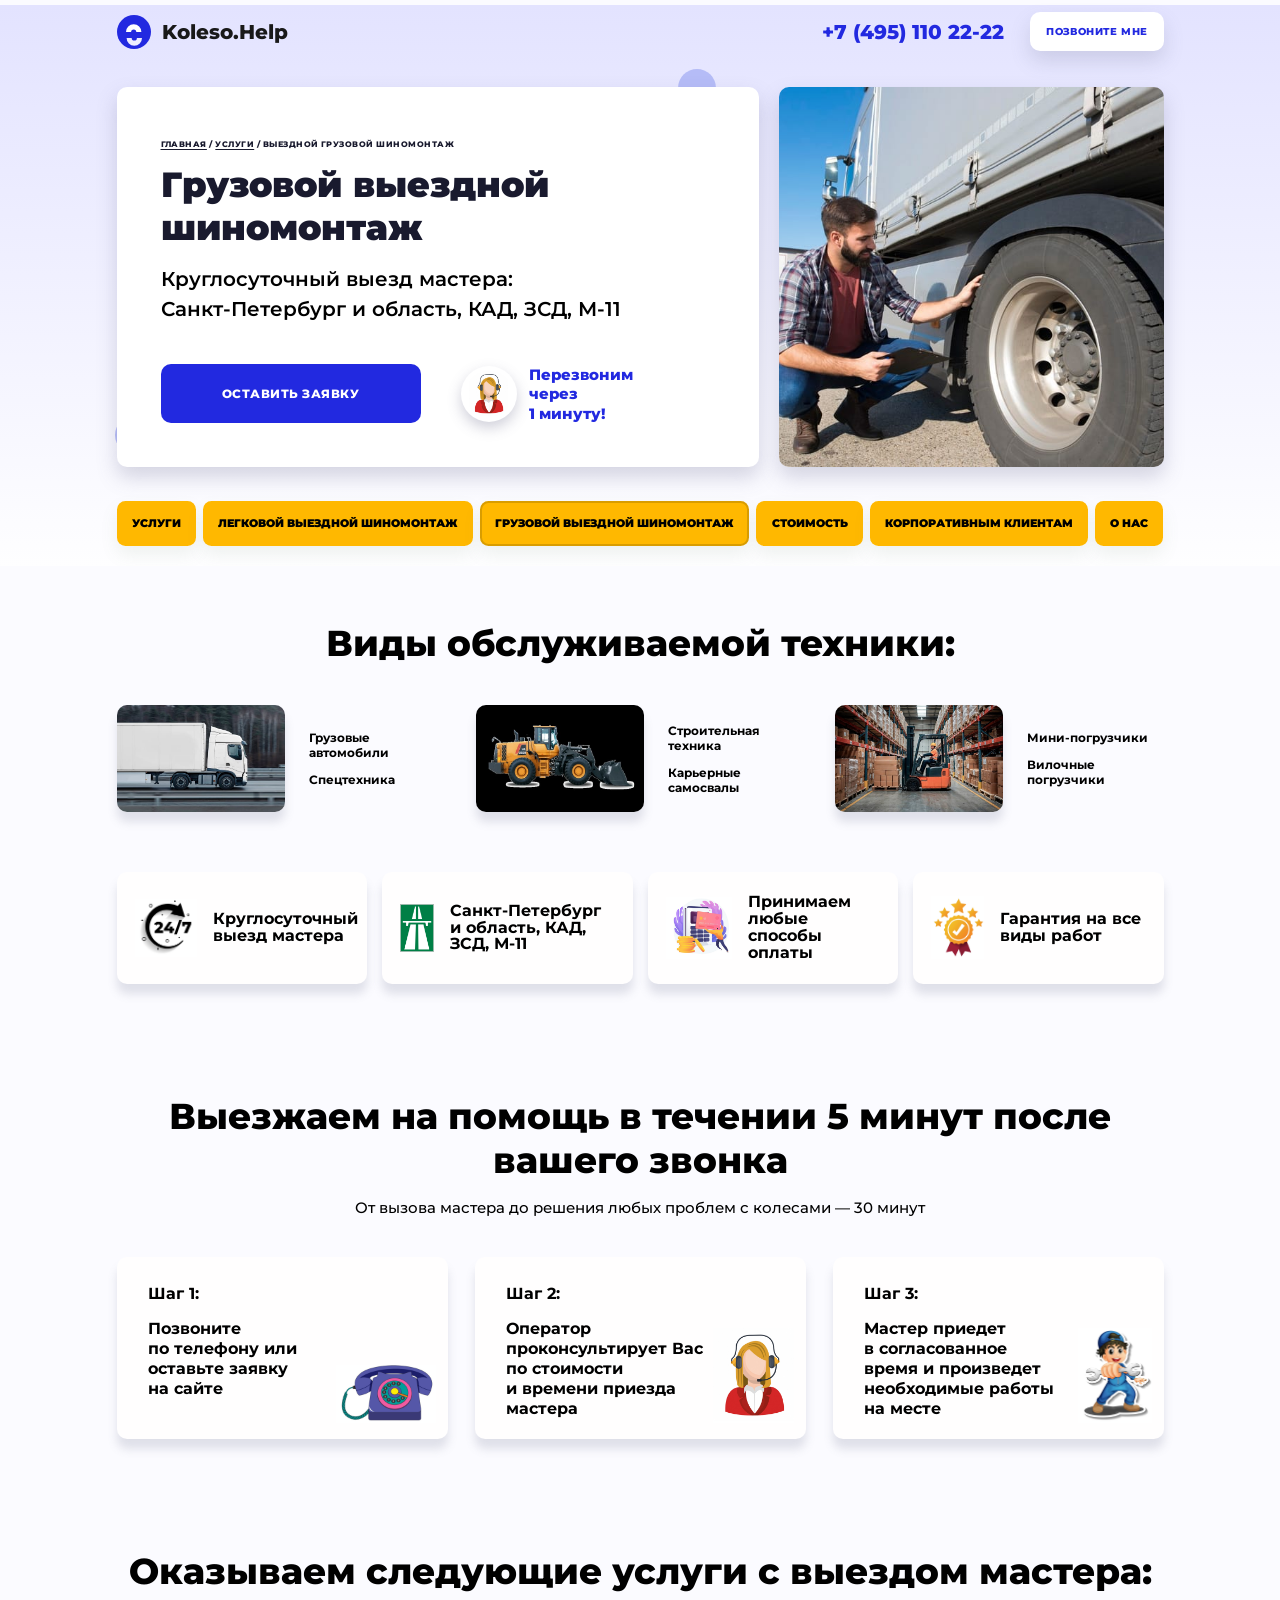
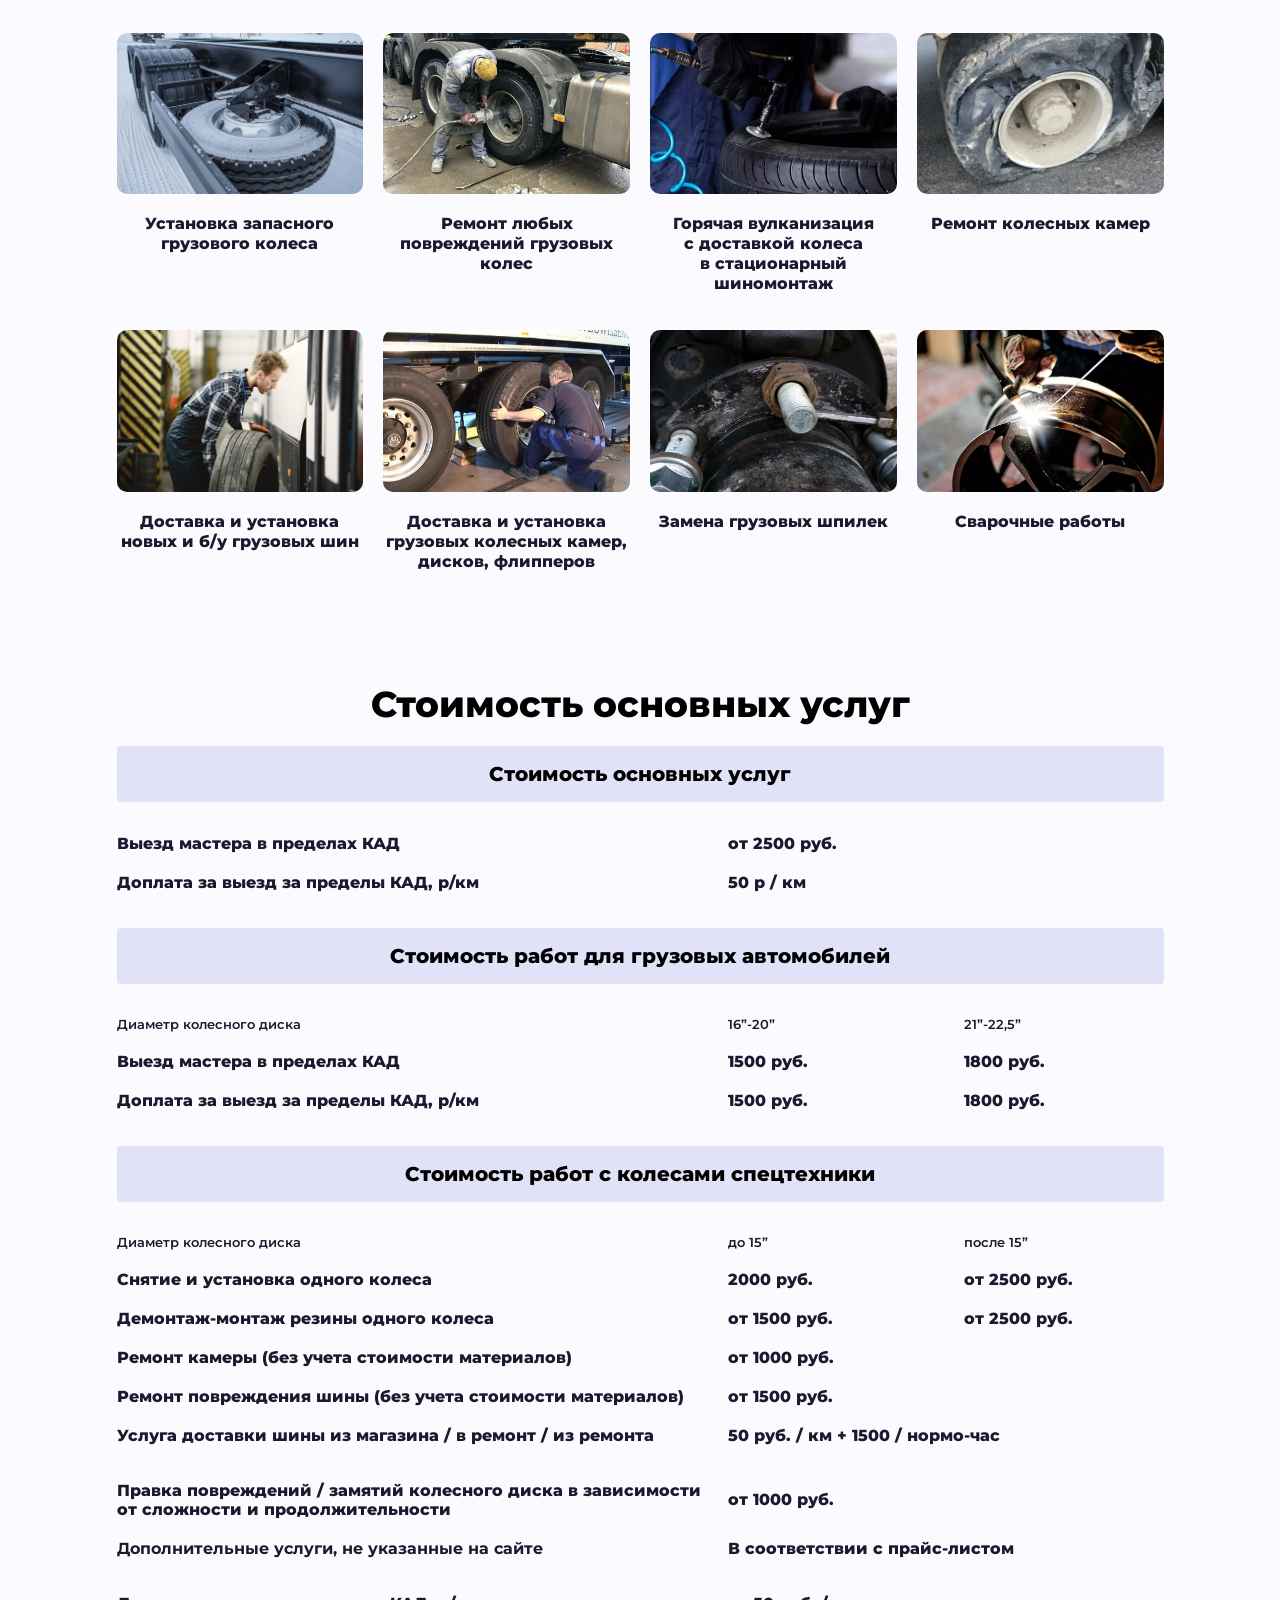
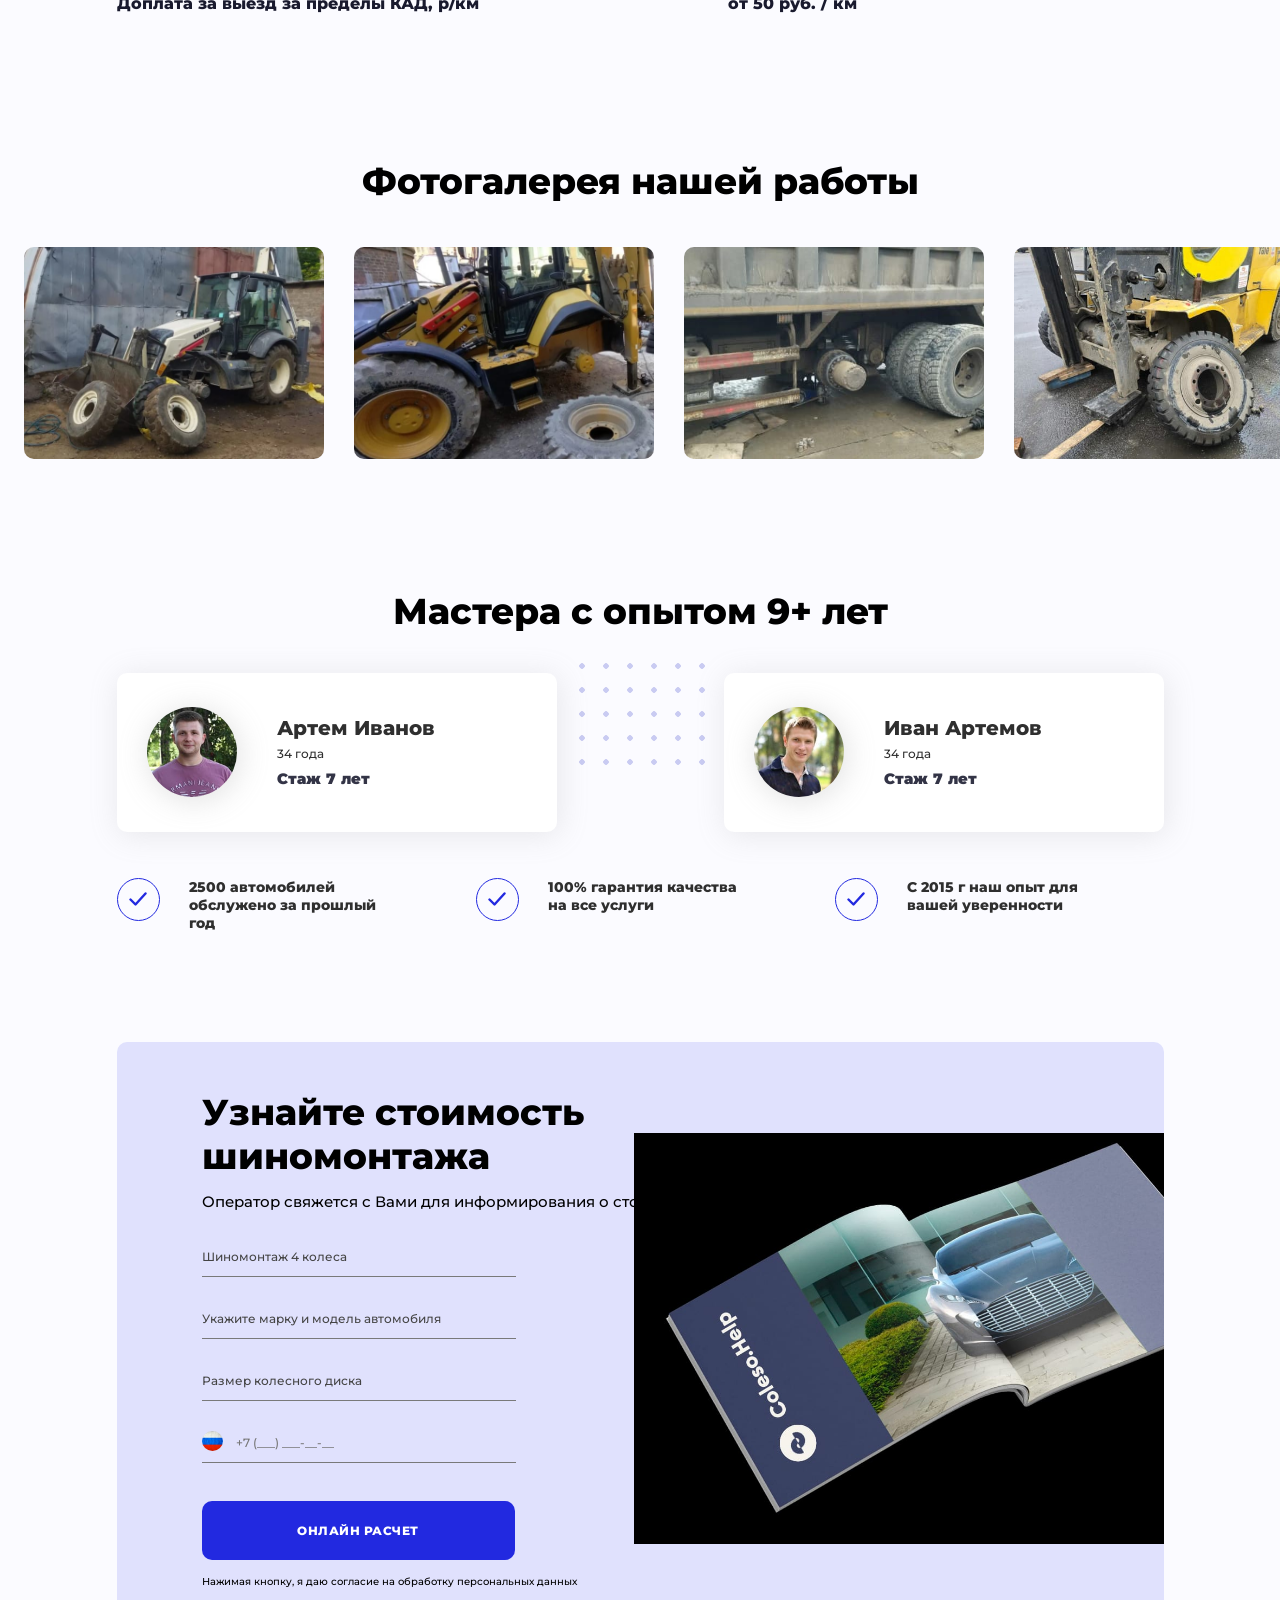
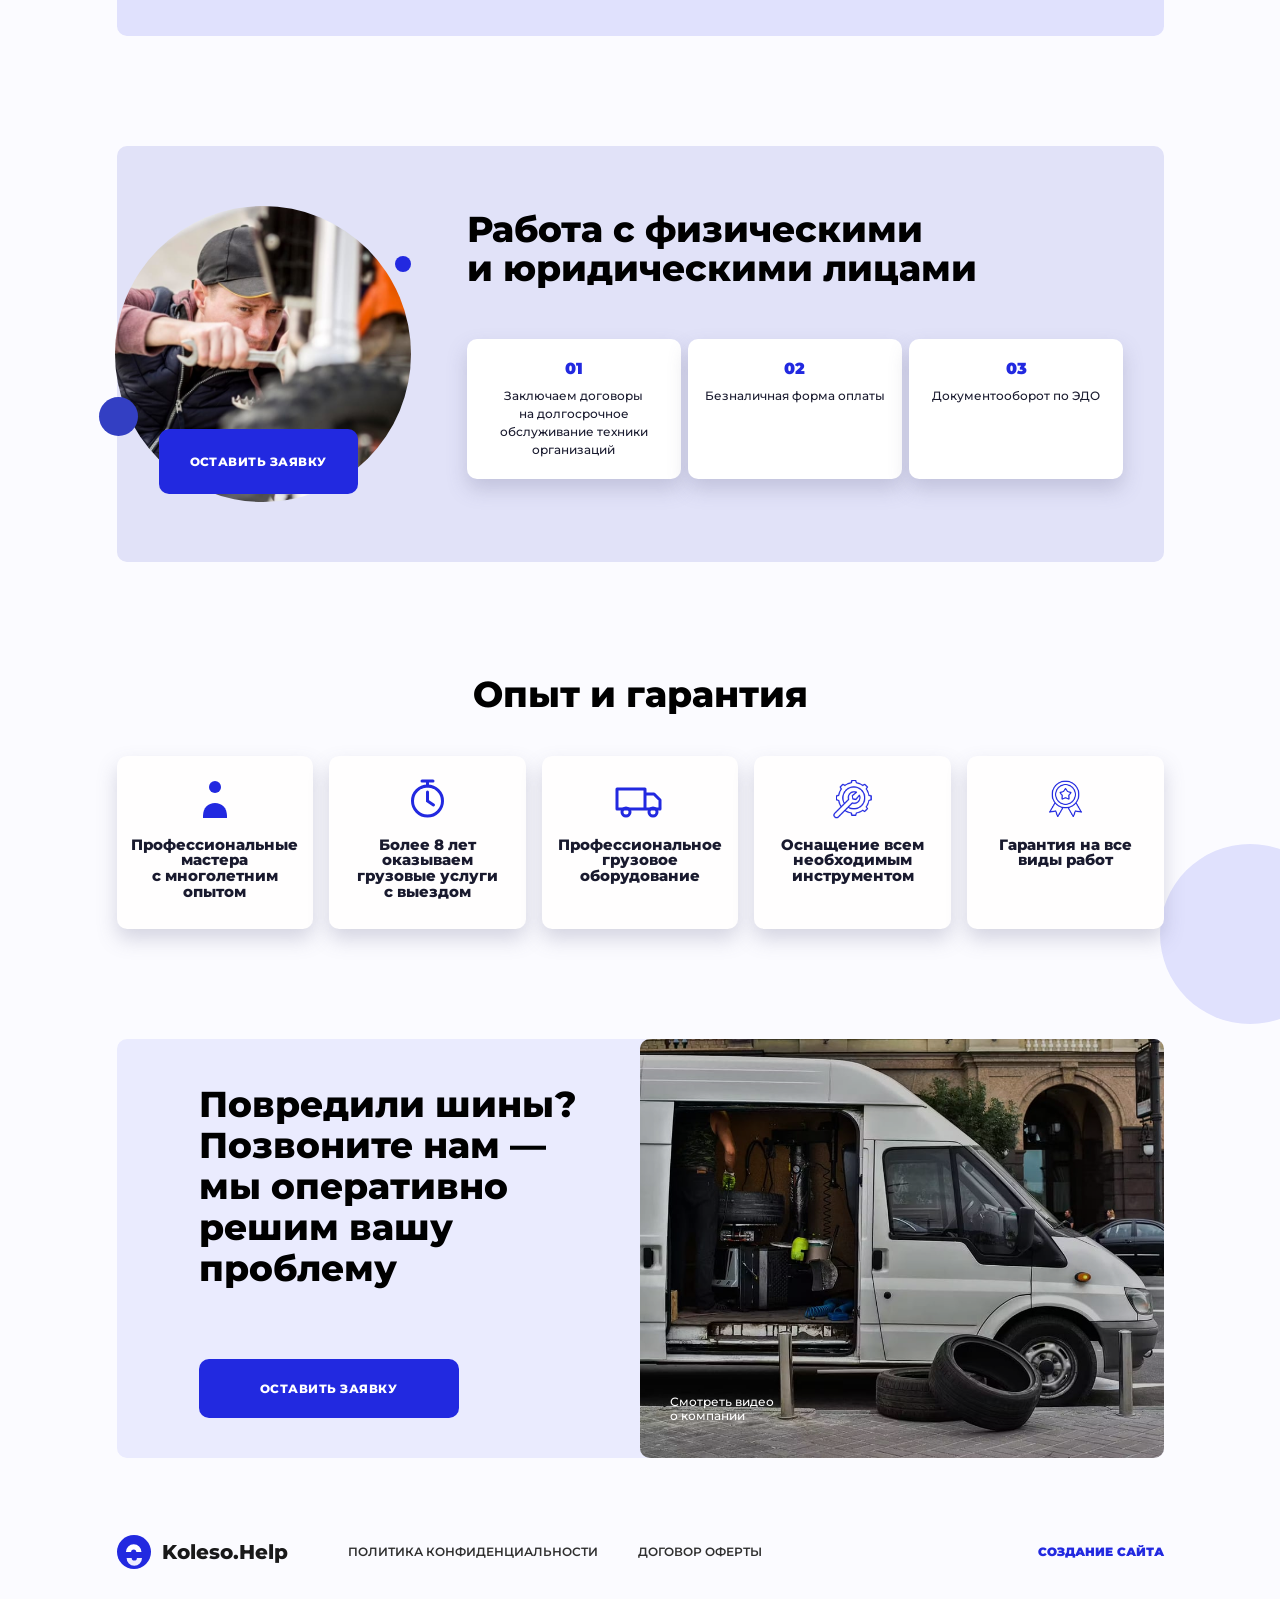
==== gruzovoy.html @ 2d33b8b9 "Главная страница + правки клиента от 30.01: галереи из реальных фото, легковые цены, без соцзначков " ====
<!DOCTYPE html>
<html lang="ru">
<head>
  <meta charset="UTF-8">
  <meta name="viewport" content="width=device-width, initial-scale=1.0">
  <title>Грузовой выездной шиномонтаж — Koleso.Help</title>
  <meta name="description" content="Круглосуточный выездной грузовой шиномонтаж: Санкт-Петербург и область, КАД, ЗСД, М-11. Выезд мастера в течение 5 минут после звонка.">
  <link rel="preconnect" href="https://fonts.googleapis.com">
  <link rel="preconnect" href="https://fonts.gstatic.com" crossorigin>
  <link href="https://fonts.googleapis.com/css2?family=Montserrat:wght@500;600;700;800;900&display=swap" rel="stylesheet">
  <link rel="stylesheet" href="css/style.css">
</head>
<body>

<!-- ======================= ШАПКА ======================= -->
<header class="header">
  <div class="container header__inner">
    <a class="logo" href="index.html" aria-label="Koleso.Help — на главную">
      <span class="logo__mark" aria-hidden="true">
        <svg viewBox="0 0 34 34" width="34" height="34">
          <circle cx="17" cy="17" r="17" fill="#2229e0"/>
          <path d="M9 17a7.7 7.7 0 0 1 15.4 0h-5.1a2.6 2.6 0 0 0-5.2 0z" fill="#ffffff"/>
          <path d="M25 17a7.7 7.7 0 0 1-15.4 0h5.1a2.6 2.6 0 0 0 5.2 0z" fill="#ededff" transform="translate(0 6)"/>
        </svg>
      </span>
      <span class="logo__text">Koleso.Help</span>
    </a>
    <div class="header__contacts">
      <a class="header__phone" href="tel:+74951102222">+7 (495) 110 22-22</a>
      <a class="btn btn--white header__callback" href="#zayavka">Позвоните мне</a>
    </div>
  </div>
</header>

<!-- ======================= ХИРО ======================= -->
<section class="hero">
  <div class="hero__decor hero__decor--1" aria-hidden="true"></div>
  <div class="hero__decor hero__decor--2" aria-hidden="true"></div>
  <div class="container hero__inner">
    <div class="hero__card">
      <nav class="breadcrumbs" aria-label="Хлебные крошки">
        <a href="index.html">Главная</a> / <a href="#">Услуги</a> / <span>Выездной грузовой шиномонтаж</span>
      </nav>
      <h1 class="hero__title">Грузовой выездной шиномонтаж</h1>
      <p class="hero__subtitle">Круглосуточный выезд мастера:<br>Санкт-Петербург и&nbsp;область, КАД, ЗСД, М-11</p>
      <div class="hero__cta">
        <a class="btn btn--primary btn--lg" href="#zayavka">Оставить заявку</a>
        <span class="hero__hint">
          <img class="hero__hint-avatar" src="images/step-2-operator.png" alt="">
          <span>Перезвоним через<br>1&nbsp;минуту!</span>
        </span>
      </div>
    </div>
    <div class="hero__photo" aria-hidden="true">
      <img src="images/hero-truck.jpg" alt="">
    </div>
  </div>

  <!-- Меню разделов -->
  <nav class="menu container" aria-label="Разделы сайта">
    <a class="menu__item" href="#uslugi">Услуги</a>
    <a class="menu__item" href="shiny.html">Легковой выездной шиномонтаж</a>
    <a class="menu__item menu__item--active" href="gruzovoy.html">Грузовой выездной шиномонтаж</a>
    <a class="menu__item" href="#stoimost">Стоимость</a>
    <a class="menu__item" href="#corp">Корпоративным клиентам</a>
    <a class="menu__item" href="#about">О нас</a>
  </nav>
</section>

<!-- ======================= ВИДЫ ТЕХНИКИ ======================= -->
<section class="tech section">
  <div class="container">
    <h2 class="section__title">Виды обслуживаемой техники:</h2>
    <div class="tech__grid">
      <div class="tech__item">
        <img class="tech__img" src="images/tech-1-gruzovye.jpg" alt="Грузовой автомобиль" width="168" height="107" loading="lazy">
        <ul class="tech__list">
          <li>Грузовые автомобили</li>
          <li>Спецтехника</li>
        </ul>
      </div>
      <div class="tech__item">
        <img class="tech__img" src="images/tech-front-loader.jpg" alt="Фронтальный погрузчик" width="168" height="107" loading="lazy">
        <ul class="tech__list">
          <li>Строительная техника</li>
          <li>Карьерные самосвалы</li>
        </ul>
      </div>
      <div class="tech__item">
        <img class="tech__img" src="images/tech-3-pogruzchiki.jpg" alt="Вилочный погрузчик" width="168" height="107" loading="lazy">
        <ul class="tech__list">
          <li>Мини-погрузчики</li>
          <li>Вилочные погрузчики</li>
        </ul>
      </div>
    </div>

    <div class="benefits">
      <div class="benefit-card">
        <img src="images/benefit-1-clock.png" alt="" width="63" height="58" loading="lazy">
        <p>Круглосуточный выезд мастера</p>
      </div>
      <div class="benefit-card">
        <img src="images/benefit-2-map.png" alt="" width="35" height="48" loading="lazy">
        <p>Санкт-Петербург и&nbsp;область, КАД, ЗСД, М-11</p>
      </div>
      <div class="benefit-card">
        <img src="images/benefit-3-pay.png" alt="" width="66" height="62" loading="lazy">
        <p>Принимаем любые способы оплаты</p>
      </div>
      <div class="benefit-card">
        <img src="images/benefit-4-warranty.png" alt="" width="53" height="63" loading="lazy">
        <p>Гарантия на&nbsp;все виды работ</p>
      </div>
    </div>
  </div>
</section>

<!-- ======================= 3 ШАГА ======================= -->
<section class="steps section">
  <div class="container">
    <h2 class="section__title">Выезжаем на&nbsp;помощь в&nbsp;течении 5&nbsp;минут после вашего звонка</h2>
    <p class="section__lead">От вызова мастера до&nbsp;решения любых проблем с&nbsp;колесами&nbsp;— 30&nbsp;минут</p>
    <div class="steps__grid">
      <div class="step-card">
        <div class="step-card__text">
          <b>Шаг 1:</b>
          <p>Позвоните по&nbsp;телефону или оставьте заявку на&nbsp;сайте</p>
        </div>
        <img class="step-card__img" src="images/step-1-call.png" alt="" loading="lazy">
      </div>
      <div class="step-card">
        <div class="step-card__text">
          <b>Шаг 2:</b>
          <p>Оператор проконсультирует Вас по&nbsp;стоимости и&nbsp;времени приезда мастера</p>
        </div>
        <img class="step-card__img" src="images/step-2-operator.png" alt="" loading="lazy">
      </div>
      <div class="step-card">
        <div class="step-card__text">
          <b>Шаг 3:</b>
          <p>Мастер приедет в&nbsp;согласованное время и&nbsp;произведет необходимые работы на&nbsp;месте</p>
        </div>
        <img class="step-card__img" src="images/step-3-master.png" alt="" loading="lazy">
      </div>
    </div>
  </div>
</section>

<!-- ======================= УСЛУГИ ======================= -->
<section class="services section" id="uslugi">
  <div class="container">
    <h2 class="section__title">Оказываем следующие услуги с&nbsp;выездом мастера:</h2>
    <div class="services__grid">
      <figure class="service-card">
        <img src="images/service-1-zapaska.jpg" alt="Установка запасного грузового колеса" loading="lazy">
        <figcaption>Установка запасного грузового колеса</figcaption>
      </figure>
      <figure class="service-card">
        <img src="images/service-2-remont.jpg" alt="Ремонт грузового колеса" loading="lazy">
        <figcaption>Ремонт любых повреждений грузовых колес</figcaption>
      </figure>
      <figure class="service-card">
        <img src="images/service-3-vulkanizacia.jpg" alt="Горячая вулканизация шины" loading="lazy">
        <figcaption>Горячая вулканизация с&nbsp;доставкой колеса в&nbsp;стационарный шиномонтаж</figcaption>
      </figure>
      <figure class="service-card">
        <img src="images/service-4-kamery-new.jpg" alt="Ремонт грузовой колесной камеры" loading="lazy">
        <figcaption>Ремонт колесных камер</figcaption>
      </figure>
      <figure class="service-card">
        <img src="images/service-5-dostavka-shin.jpg" alt="Доставка грузовых шин" loading="lazy">
        <figcaption>Доставка и&nbsp;установка новых и&nbsp;б/у грузовых шин</figcaption>
      </figure>
      <figure class="service-card">
        <img src="images/service-6-diski-flippery.jpg" alt="Грузовые диски и камеры" loading="lazy">
        <figcaption>Доставка и&nbsp;установка грузовых колесных камер, дисков, флипперов</figcaption>
      </figure>
      <figure class="service-card">
        <img src="images/service-7-shpilki.jpg" alt="Замена грузовых шпилек" loading="lazy">
        <figcaption>Замена грузовых шпилек</figcaption>
      </figure>
      <figure class="service-card">
        <img src="images/service-8-svarka.jpg" alt="Сварочные работы" loading="lazy">
        <figcaption>Сварочные работы</figcaption>
      </figure>
    </div>
  </div>
</section>

<!-- ======================= СТОИМОСТЬ ======================= -->
<section class="prices section" id="stoimost">
  <div class="container">
    <h2 class="section__title">Стоимость основных услуг</h2>

    <div class="price-block">
      <div class="price-block__header">Стоимость основных услуг</div>
      <div class="price-row">
        <span class="price-row__label">Выезд мастера в&nbsp;пределах КАД</span>
        <span class="price-row__value">от 2500 руб.</span>
      </div>
      <div class="price-row">
        <span class="price-row__label">Доплата за&nbsp;выезд за&nbsp;пределы КАД, р/км</span>
        <span class="price-row__value">50 р / км</span>
      </div>
    </div>

    <div class="price-block">
      <div class="price-block__header">Стоимость работ для грузовых автомобилей</div>
      <div class="price-row price-row--head">
        <span class="price-row__label">Диаметр колесного диска</span>
        <span class="price-row__value">16”-20”</span>
        <span class="price-row__value">21”-22,5”</span>
      </div>
      <div class="price-row">
        <span class="price-row__label">Выезд мастера в&nbsp;пределах КАД</span>
        <span class="price-row__value">1500 руб.</span>
        <span class="price-row__value">1800 руб.</span>
      </div>
      <div class="price-row">
        <span class="price-row__label">Доплата за&nbsp;выезд за&nbsp;пределы КАД, р/км</span>
        <span class="price-row__value">1500 руб.</span>
        <span class="price-row__value">1800 руб.</span>
      </div>
    </div>

    <div class="price-block">
      <div class="price-block__header">Стоимость работ с&nbsp;колесами спецтехники</div>
      <div class="price-row price-row--head">
        <span class="price-row__label">Диаметр колесного диска</span>
        <span class="price-row__value">до 15”</span>
        <span class="price-row__value">после 15”</span>
      </div>
      <div class="price-row">
        <span class="price-row__label">Снятие и&nbsp;установка одного колеса</span>
        <span class="price-row__value">2000 руб.</span>
        <span class="price-row__value">от 2500 руб.</span>
      </div>
      <div class="price-row">
        <span class="price-row__label">Демонтаж-монтаж резины одного колеса</span>
        <span class="price-row__value">от 1500 руб.</span>
        <span class="price-row__value">от 2500 руб.</span>
      </div>
      <div class="price-row">
        <span class="price-row__label">Ремонт камеры (без учета стоимости материалов)</span>
        <span class="price-row__value">от 1000 руб.</span>
        <span class="price-row__value"></span>
      </div>
      <div class="price-row">
        <span class="price-row__label">Ремонт повреждения шины (без учета стоимости материалов)</span>
        <span class="price-row__value">от 1500 руб.</span>
        <span class="price-row__value"></span>
      </div>
      <div class="price-row">
        <span class="price-row__label">Услуга доставки шины из&nbsp;магазина / в&nbsp;ремонт / из&nbsp;ремонта</span>
        <span class="price-row__value price-row__value--wide">50 руб. / км + 1500 / нормо-час</span>
        <span class="price-row__value"></span>
      </div>
      <div class="price-row">
        <span class="price-row__label">Правка повреждений / замятий колесного диска в&nbsp;зависимости от&nbsp;сложности и&nbsp;продолжительности</span>
        <span class="price-row__value">от 1000 руб.</span>
        <span class="price-row__value"></span>
      </div>
      <div class="price-row">
        <span class="price-row__label"><b>Дополнительные услуги, не&nbsp;указанные на&nbsp;сайте</b></span>
        <span class="price-row__value price-row__value--wide">В соответствии с&nbsp;прайс-листом</span>
        <span class="price-row__value"></span>
      </div>
      <div class="price-row">
        <span class="price-row__label">Доплата за&nbsp;выезд за&nbsp;пределы КАД, р/км</span>
        <span class="price-row__value">от 50 руб. / км</span>
        <span class="price-row__value"></span>
      </div>
    </div>
  </div>
</section>

<!-- ======================= ФОТОГАЛЕРЕЯ ======================= -->
<section class="gallery section">
  <h2 class="section__title container">Фотогалерея нашей работы</h2>
  <div class="gallery__strip" tabindex="0">
    <img src="images/gallery-gruz-1.jpg" alt="Грузовой выездной шиномонтаж — фото работы 1" loading="lazy">
    <img src="images/gallery-gruz-2.jpg" alt="Грузовой выездной шиномонтаж — фото работы 2" loading="lazy">
    <img src="images/gallery-gruz-3.jpg" alt="Грузовой выездной шиномонтаж — фото работы 3" loading="lazy">
    <img src="images/gallery-gruz-4.jpg" alt="Грузовой выездной шиномонтаж — фото работы 4" loading="lazy">
    <img src="images/gallery-gruz-5.jpg" alt="Грузовой выездной шиномонтаж — фото работы 5" loading="lazy">
    <img src="images/gallery-gruz-6.jpg" alt="Грузовой выездной шиномонтаж — фото работы 6" loading="lazy">
    <img src="images/gallery-gruz-7.jpg" alt="Грузовой выездной шиномонтаж — фото работы 7" loading="lazy">
    <img src="images/gallery-gruz-8.jpg" alt="Грузовой выездной шиномонтаж — фото работы 8" loading="lazy">
    <img src="images/gallery-gruz-9.jpg" alt="Грузовой выездной шиномонтаж — фото работы 9" loading="lazy">
    <img src="images/gallery-gruz-10.jpg" alt="Грузовой выездной шиномонтаж — фото работы 10" loading="lazy">
  </div>
</section>

<!-- ======================= МАСТЕРА ======================= -->
<section class="masters section" id="about">
  <div class="container">
    <h2 class="section__title">Мастера с&nbsp;опытом 9+&nbsp;лет</h2>
    <div class="masters__decor" aria-hidden="true"></div>
    <div class="masters__grid">
      <div class="master-card">
        <img class="master-card__photo" src="images/master-1.jpg" alt="Мастер Артем Иванов" width="90" height="90" loading="lazy">
        <div class="master-card__info">
          <h3>Артем Иванов</h3>
          <p class="master-card__age">34 года</p>
          <p class="master-card__exp">Стаж 7 лет</p>
        </div>
      </div>
      <div class="master-card">
        <img class="master-card__photo" src="images/master-2.jpg" alt="Мастер Иван Артемов" width="90" height="90" loading="lazy">
        <div class="master-card__info">
          <h3>Иван Артемов</h3>
          <p class="master-card__age">34 года</p>
          <p class="master-card__exp">Стаж 7 лет</p>
        </div>
      </div>
    </div>
    <div class="masters__facts">
      <div class="fact">
        <span class="fact__icon" aria-hidden="true">
          <svg width="18" height="14" viewBox="0 0 18 14" fill="none"><path d="M1.5 7.5 6.5 12.5 16.5 1.5" stroke="#2229e0" stroke-width="2.4" stroke-linecap="round" stroke-linejoin="round"/></svg>
        </span>
        <p>2500 автомобилей обслужено за&nbsp;прошлый год</p>
      </div>
      <div class="fact">
        <span class="fact__icon" aria-hidden="true">
          <svg width="18" height="14" viewBox="0 0 18 14" fill="none"><path d="M1.5 7.5 6.5 12.5 16.5 1.5" stroke="#2229e0" stroke-width="2.4" stroke-linecap="round" stroke-linejoin="round"/></svg>
        </span>
        <p>100% гарантия качества на&nbsp;все услуги</p>
      </div>
      <div class="fact">
        <span class="fact__icon" aria-hidden="true">
          <svg width="18" height="14" viewBox="0 0 18 14" fill="none"><path d="M1.5 7.5 6.5 12.5 16.5 1.5" stroke="#2229e0" stroke-width="2.4" stroke-linecap="round" stroke-linejoin="round"/></svg>
        </span>
        <p>С&nbsp;2015&nbsp;г наш опыт для вашей уверенности</p>
      </div>
    </div>
  </div>
</section>

<!-- ======================= ФОРМА РАСЧЕТА ======================= -->
<section class="calc section" id="zayavka">
  <div class="container">
    <div class="calc__panel">
      <form class="calc__form" id="calcForm" novalidate>
        <h2 class="calc__title">Узнайте стоимость шиномонтажа</h2>
        <p class="calc__lead">Оператор свяжется с&nbsp;Вами для информирования о&nbsp;стоимости</p>
        <div class="field">
          <input type="text" id="f-service" name="service" placeholder="Шиномонтаж 4 колеса" autocomplete="off">
        </div>
        <div class="field">
          <input type="text" id="f-car" name="car" placeholder="Укажите марку и модель автомобиля" autocomplete="off">
        </div>
        <div class="field">
          <input type="text" id="f-disk" name="disk" placeholder="Размер колесного диска" autocomplete="off">
        </div>
        <div class="field field--phone">
          <img src="images/icon-flag-ru.png" alt="" width="21" height="20">
          <input type="tel" id="f-phone" name="phone" placeholder="+7 (___) ___-__-__" required>
        </div>
        <button type="submit" class="btn btn--primary btn--lg calc__submit">Онлайн расчет</button>
        <p class="calc__consent">Нажимая кнопку, я&nbsp;даю согласие на&nbsp;обработку персональных данных</p>
      </form>
      <div class="calc__photo" aria-hidden="true">
        <img src="images/form-truck.jpg" alt="" loading="lazy">
      </div>
    </div>
  </div>
</section>

<!-- ======================= КОРПОРАТИВНЫМ КЛИЕНТАМ ======================= -->
<section class="corp section" id="corp">
  <div class="container">
    <div class="corp__panel">
      <div class="corp__photo-wrap">
        <span class="corp__dot corp__dot--sm" aria-hidden="true"></span>
        <span class="corp__dot corp__dot--lg" aria-hidden="true"></span>
        <img class="corp__photo" src="images/corp-photo.jpg" alt="Мастер за работой" loading="lazy">
        <a class="btn btn--primary corp__cta" href="#zayavka">Оставить заявку</a>
      </div>
      <div class="corp__content">
        <h2 class="corp__title">Работа с&nbsp;физическими и&nbsp;юридическими лицами</h2>
        <div class="corp__cards">
          <div class="corp-card">
            <span class="corp-card__num">01</span>
            <p>Заключаем договоры на&nbsp;долгосрочное обслуживание техники организаций</p>
          </div>
          <div class="corp-card">
            <span class="corp-card__num">02</span>
            <p>Безналичная форма оплаты</p>
          </div>
          <div class="corp-card">
            <span class="corp-card__num">03</span>
            <p>Документооборот по&nbsp;ЭДО</p>
          </div>
        </div>
      </div>
    </div>
  </div>
</section>

<!-- ======================= ОПЫТ И ГАРАНТИЯ ======================= -->
<section class="exp section">
  <div class="container">
    <h2 class="section__title">Опыт и&nbsp;гарантия</h2>
    <div class="exp__decor" aria-hidden="true"></div>
    <div class="exp__grid">
      <div class="exp-card">
        <span class="exp-card__icon" aria-hidden="true">
          <svg width="40" height="41" viewBox="0 0 40 41" fill="#2229e0"><circle cx="20" cy="9" r="6"/><path d="M8 38c0-8 5-13 12-13s12 5 12 13v2H8z"/></svg>
        </span>
        <p>Профессиональные мастера с&nbsp;многолетним опытом</p>
      </div>
      <div class="exp-card">
        <span class="exp-card__icon" aria-hidden="true">
          <svg width="45" height="43" viewBox="0 0 45 43" fill="none" stroke="#2229e0"><circle cx="22.5" cy="24" r="15" stroke-width="3"/><path d="M22.5 15v9l6 4" stroke-width="3" stroke-linecap="round"/><path d="M17 4h11M22.5 4v5" stroke-width="3" stroke-linecap="round"/></svg>
        </span>
        <p>Более 8&nbsp;лет оказываем грузовые услуги с&nbsp;выездом</p>
      </div>
      <div class="exp-card">
        <span class="exp-card__icon" aria-hidden="true">
          <svg width="51" height="50" viewBox="0 0 51 50" fill="none" stroke="#2229e0"><path d="M3 15h28v20H3zM31 20h9l6 6v9h-15" stroke-width="3" stroke-linejoin="round"/><circle cx="12" cy="38" r="4" stroke-width="3"/><circle cx="39" cy="38" r="4" stroke-width="3"/></svg>
        </span>
        <p>Профессиональное грузовое оборудование</p>
      </div>
      <div class="exp-card">
        <span class="exp-card__icon" aria-hidden="true">
          <img src="images/icon-cogwheel.png" alt="" width="41" height="41" loading="lazy">
        </span>
        <p>Оснащение всем необходимым инструментом</p>
      </div>
      <div class="exp-card">
        <span class="exp-card__icon" aria-hidden="true">
          <img src="images/icon-bestseller.png" alt="" width="37" height="37" loading="lazy">
        </span>
        <p>Гарантия на&nbsp;все виды работ</p>
      </div>
    </div>
  </div>
</section>

<!-- ======================= КОНТАКТЫ / CTA ======================= -->
<section class="contact section">
  <div class="container">
    <div class="contact__panel">
      <div class="contact__info">
        <h2 class="contact__title">Повредили шины? Позвоните нам&nbsp;— мы&nbsp;оперативно решим вашу проблему</h2>
        <a class="btn btn--primary btn--lg contact__cta" href="#zayavka">Оставить заявку</a>
      </div>
      <div class="contact__video">
        <img src="images/video-cover.jpg" alt="Фургон выездного шиномонтажа" loading="lazy">
        <span class="contact__video-label">Смотреть видео о&nbsp;компании</span>
      </div>
    </div>
  </div>
</section>

<!-- ======================= ФУТЕР ======================= -->
<footer class="footer">
  <div class="container footer__inner">
    <a class="logo" href="index.html" aria-label="Koleso.Help">
      <span class="logo__mark" aria-hidden="true">
        <svg viewBox="0 0 34 34" width="34" height="34">
          <circle cx="17" cy="17" r="17" fill="#2229e0"/>
          <path d="M9 17a7.7 7.7 0 0 1 15.4 0h-5.1a2.6 2.6 0 0 0-5.2 0z" fill="#ffffff"/>
          <path d="M25 17a7.7 7.7 0 0 1-15.4 0h5.1a2.6 2.6 0 0 0 5.2 0z" fill="#ededff" transform="translate(0 6)"/>
        </svg>
      </span>
      <span class="logo__text">Koleso.Help</span>
    </a>
    <nav class="footer__links">
      <a href="#">Политика конфиденциальности</a>
      <a href="#">Договор оферты</a>
    </nav>
    <a class="footer__dev" href="#" rel="noopener">Создание сайта</a>
  </div>
</footer>

<script src="js/script.js"></script>
</body>
</html>
---- css/style.css ----
/* ============ Koleso.Help — грузовой выездной шиномонтаж ============ */
/* Макет: Figma Koleso.Help, фрейм 1200px. Шрифт макета Gilroy заменён на
   Montserrat (Google Fonts); при покупке лицензии Gilroy подключить через
   @font-face и поменять --font. */

:root {
  --font: 'Montserrat', Arial, sans-serif;
  --bg: #fbfbff;
  --accent: #2229e0;
  --accent-hover: #1a20b6;
  --yellow: #ffb800;
  --yellow-hover: #ffc63a;
  --panel: #e1e2f8;
  --panel-2: #e0e1fd;
  --panel-3: #eaebfe;
  --ink: #191a2e;
  --black: #000000;
  --gray: #2f2f2f;
  --line: #797979;
  --shadow: 0 10px 20px rgba(99, 100, 134, 0.25);
  --shadow-soft: 0 10px 10px rgba(99, 105, 134, 0.18);
  --radius: 10px;
}

* { margin: 0; padding: 0; box-sizing: border-box; }

html { scroll-behavior: smooth; }

body {
  font-family: var(--font);
  font-weight: 500;
  color: var(--ink);
  background: var(--bg);
  min-width: 320px;
}

img { display: block; max-width: 100%; }

a { color: inherit; text-decoration: none; }

.container {
  max-width: 1095px; /* 1047 контент + поля */
  margin: 0 auto;
  padding: 0 24px;
}

.section { padding: 55px 0; }

.section__title {
  font-size: 36px;
  font-weight: 800;
  color: var(--black);
  text-align: center;
  margin-bottom: 40px;
}

.section__lead {
  font-size: 15px;
  text-align: center;
  color: var(--black);
  margin: -24px 0 40px;
}

/* ---------- Кнопки ---------- */
.btn {
  display: inline-block;
  font-family: var(--font);
  font-weight: 800;
  font-size: 12px;
  letter-spacing: 0.04em;
  text-transform: uppercase;
  text-align: center;
  border: none;
  border-radius: var(--radius);
  cursor: pointer;
  transition: background 0.2s ease, transform 0.2s ease, box-shadow 0.2s ease;
}

.btn--primary {
  background: var(--accent);
  color: #fff;
  padding: 20px 30px;
}
.btn--primary:hover { background: var(--accent-hover); }

.btn--lg { min-width: 260px; padding: 22px 30px; }

.btn--white {
  background: #fff;
  color: var(--accent);
  font-size: 10px;
  padding: 13px 16px;
  box-shadow: 0 10px 20px rgba(99, 103, 134, 0.2);
}
.btn--white:hover { transform: translateY(-2px); }

/* ---------- Логотип ---------- */
.logo { display: inline-flex; align-items: center; gap: 11px; }
.logo__mark { display: block; width: 34px; height: 34px; }
.logo__mark svg { display: block; }
.logo__text { font-size: 20px; font-weight: 800; color: #191919; }

/* ---------- Шапка ---------- */
.header { padding: 12px 0; background: transparent; position: relative; z-index: 5; }

.header__inner { display: flex; align-items: center; justify-content: space-between; gap: 20px; }

.header__contacts { display: flex; align-items: center; gap: 26px; }

.header__phone { font-size: 20px; font-weight: 800; color: var(--accent); white-space: nowrap; }
.header__phone:hover { color: var(--accent-hover); }

.header__socials { display: flex; gap: 9px; }

.social {
  display: inline-flex;
  align-items: center;
  justify-content: center;
  width: 34px;
  height: 34px;
  border-radius: 50%;
  transition: transform 0.2s ease, filter 0.2s ease;
}
.social:hover { transform: scale(1.1); }
.social--accent { background: var(--accent); }
.social--wa { background: #3cd343; }
.social--tg { background: #2188ce; }
.social--yt { background: #e31a20; }
.social--vk { background: #45668f; }

/* ---------- Хиро ---------- */
.hero {
  position: relative;
  background: linear-gradient(180deg, #e3e3ff 0%, #fefeff 100%);
  padding: 24px 0 20px;
  margin-top: -58px; /* градиент под шапку */
  padding-top: 82px;
  overflow: hidden;
}

.hero__decor {
  position: absolute;
  border-radius: 50%;
  background: #b5bcf7;
  width: 38px;
  height: 38px;
}
.hero__decor--1 { left: 53%; top: 64px; }
.hero__decor--2 { left: 9%; top: 411px; }

.hero__inner {
  display: flex;
  align-items: stretch;
  gap: 20px;
}

.hero__card {
  position: relative;
  z-index: 2;
  background: #fff;
  border-radius: var(--radius);
  box-shadow: var(--shadow);
  flex: 0 0 642px;
  max-width: 642px;
  min-height: 351px;
  padding: 52px 44px 44px;
}

.breadcrumbs {
  font-size: 8px;
  font-weight: 800;
  text-transform: uppercase;
  letter-spacing: 0.06em;
  color: var(--ink);
  margin-bottom: 14px;
}
.breadcrumbs a { text-decoration: underline; text-underline-offset: 2px; }
.breadcrumbs a:hover { color: var(--accent); }

.hero__title { font-size: 35px; font-weight: 900; color: var(--ink); margin-bottom: 16px; }

.hero__subtitle { font-size: 19.8px; font-weight: 600; color: var(--black); line-height: 1.5; margin-bottom: 40px; }

.hero__cta { display: flex; align-items: center; gap: 40px; flex-wrap: wrap; }

.hero__hint {
  display: flex;
  align-items: center;
  gap: 12px;
  max-width: 220px;
  font-size: 15px;
  font-weight: 800;
  line-height: 1.3;
  color: var(--accent);
}
.hero__hint-avatar {
  width: 56px;
  height: 56px;
  flex-shrink: 0;
  border-radius: 50%;
  object-fit: contain;
  background: #fff;
  padding: 5px;
  box-shadow: 0 6px 14px rgba(99, 100, 134, 0.3);
}

.hero__photo {
  position: relative;
  flex: 1 1 0;
  min-width: 0;
  border-radius: var(--radius);
  overflow: hidden;
  box-shadow: var(--shadow);
}
.hero__photo img { width: 100%; height: 100%; object-fit: cover; }
.hero__photo--dark::after { content: ''; position: absolute; inset: 0; background: rgba(0, 0, 0, 0.2); }

.hero__price { font-size: 19.8px; font-weight: 800; color: var(--black); margin-bottom: 10px; }

/* ---------- Меню разделов ---------- */
.menu { display: flex; flex-wrap: wrap; gap: 7px; margin-top: 34px; position: relative; z-index: 2; }

.menu__item {
  flex: 1 1 auto;
  text-align: center;
  background: var(--yellow);
  border-radius: 8.5px;
  box-shadow: 0 8.5px 17px rgba(107, 134, 99, 0.1);
  color: var(--black);
  font-size: 10.6px;
  font-weight: 900;
  text-transform: uppercase;
  padding: 16px 12px;
  transition: background 0.2s ease, transform 0.2s ease;
  white-space: nowrap;
}
.menu__item:hover { background: var(--yellow-hover); transform: translateY(-2px); }
.menu__item--active { outline: 2px solid rgba(0, 0, 0, 0.15); outline-offset: -2px; }

/* ---------- Виды техники ---------- */
.tech__intro {
  font-size: 18px;
  font-weight: 700;
  color: var(--black);
  text-align: center;
  line-height: 1.45;
  margin-bottom: 42px;
}

.tech__subtitle {
  font-size: 24px;
  font-weight: 800;
  color: var(--black);
  text-align: center;
  margin-bottom: 36px;
}

.tech__grid {
  display: grid;
  grid-template-columns: repeat(3, 1fr);
  gap: 30px;
  margin-bottom: 60px;
}

.tech__item { display: flex; align-items: center; gap: 24px; }

.tech__img {
  width: 168px;
  height: 107px;
  object-fit: cover;
  border-radius: var(--radius);
  box-shadow: var(--shadow-soft);
  flex-shrink: 0;
}

.tech__list { list-style: none; display: flex; flex-direction: column; gap: 12px; }
.tech__list li { font-size: 12px; font-weight: 700; color: var(--black); }

/* ---------- Преимущества ---------- */
.benefits { display: grid; grid-template-columns: repeat(4, 1fr); gap: 15px; }

.benefit-card {
  background: #fffefe;
  border-radius: var(--radius);
  box-shadow: var(--shadow-soft);
  min-height: 107px;
  display: flex;
  align-items: center;
  gap: 16px;
  padding: 22px 18px;
}
.benefit-card img { flex-shrink: 0; width: auto; max-height: 63px; }
.benefit-card p { font-size: 16px; font-weight: 700; color: var(--black); line-height: 1.05; }

/* ---------- Шаги ---------- */
.steps { position: relative; }

.steps__grid { display: grid; grid-template-columns: repeat(3, 1fr); gap: 27px; }

.step-card {
  position: relative;
  background: #fffefe;
  border-radius: var(--radius);
  box-shadow: var(--shadow-soft);
  min-height: 164px;
  padding: 27px 16px 20px 31px;
  display: flex;
  align-items: flex-start;
  gap: 8px;
}
.step-card__text b { display: block; font-size: 16px; font-weight: 700; color: var(--black); margin-bottom: 16px; }
.step-card__text p { font-size: 16px; font-weight: 700; color: var(--black); line-height: 1.25; max-width: 200px; }
.step-card__img {
  position: absolute;
  right: 12px;
  bottom: 16px;
  max-width: 100px;
  max-height: 95px;
  width: auto;
  height: auto;
}

/* ---------- Услуги ---------- */
.services__grid {
  display: grid;
  grid-template-columns: repeat(4, 1fr);
  gap: 20px;
  row-gap: 36px;
}

.service-card img {
  width: 100%;
  aspect-ratio: 246 / 161;
  object-fit: cover;
  border-radius: var(--radius);
  transition: transform 0.2s ease;
}
.service-card:hover img { transform: scale(1.03); }

.service-card figcaption {
  margin-top: 20px;
  text-align: center;
  font-size: 16px;
  font-weight: 800;
  color: var(--ink);
  line-height: 1.25;
}

/* ---------- Варианты решения (посадочная «Шины») ---------- */
.variants__grid {
  display: grid;
  grid-template-columns: repeat(5, 1fr);
  gap: 17px;
}

.variant-card img {
  width: 100%;
  aspect-ratio: 196 / 126;
  object-fit: cover;
  border-radius: var(--radius);
  transition: transform 0.2s ease;
}
.variant-card:hover img { transform: scale(1.03); }

.variant-card figcaption {
  margin-top: 17px;
  text-align: center;
  font-size: 16px;
  font-weight: 800;
  color: var(--ink);
  line-height: 1.2;
}

/* ---------- Стоимость ---------- */
.prices .section__title { margin-bottom: 20px; }

.price-block { margin-bottom: 26px; }

.price-block__header {
  background: var(--panel);
  border-radius: 4px;
  min-height: 56px;
  display: flex;
  align-items: center;
  justify-content: center;
  font-size: 20px;
  font-weight: 800;
  color: var(--black);
  text-align: center;
  padding: 10px 16px;
  margin-bottom: 22px;
}

.price-row {
  display: grid;
  grid-template-columns: 1fr 220px 200px;
  gap: 16px;
  align-items: center;
  padding: 10px 0;
}

.price-row__label { font-size: 16px; font-weight: 800; color: var(--ink); }
.price-row__value { font-size: 16px; font-weight: 800; color: var(--ink); }
.price-row__value--wide { grid-column: 2 / 4; }

.price-row--head .price-row__label,
.price-row--head .price-row__value { font-size: 13px; font-weight: 600; }

/* ---------- Фотогалерея ---------- */
.gallery__strip {
  display: flex;
  gap: 30px;
  overflow-x: auto;
  padding: 4px 24px 20px;
  scroll-snap-type: x mandatory;
}
.gallery__strip img {
  width: 300px;
  height: 212px;
  object-fit: cover;
  border-radius: var(--radius);
  flex-shrink: 0;
  scroll-snap-align: center;
}
/* центрируем ленту, когда она помещается; при переполнении остаётся скролл */
.gallery__strip img:first-child { margin-left: auto; }
.gallery__strip img:last-child { margin-right: auto; }
.gallery__strip::-webkit-scrollbar { height: 8px; }
.gallery__strip::-webkit-scrollbar-thumb { background: var(--panel); border-radius: 4px; }

/* ---------- Мастера ---------- */
.masters { position: relative; }

.masters__decor {
  position: absolute;
  left: 50%;
  top: 120px;
  width: 140px;
  height: 120px;
  transform: translateX(-50%);
  background-image: radial-gradient(circle, #c3c6f0 2.5px, transparent 3px);
  background-size: 24px 24px;
  opacity: 0.9;
}

.masters__grid {
  display: flex;
  justify-content: space-between;
  gap: 40px;
  flex-wrap: wrap;
  margin-bottom: 46px;
}

.master-card {
  background: #fff;
  border-radius: var(--radius);
  box-shadow: 2px 3px 30px rgba(151, 151, 151, 0.2);
  width: 440px;
  max-width: 100%;
  min-height: 159px;
  display: flex;
  align-items: center;
  gap: 40px;
  padding: 27px 30px;
  position: relative;
  z-index: 1;
}

.master-card__photo {
  width: 90px;
  height: 90px;
  border-radius: 50%;
  object-fit: cover;
  box-shadow: 2px 3px 30px rgba(151, 151, 151, 0.3);
}

.master-card__info h3 { font-size: 20px; font-weight: 800; color: var(--gray); margin-bottom: 6px; }
.master-card__age { font-size: 12px; color: var(--gray); margin-bottom: 8px; }
.master-card__exp { font-size: 15px; font-weight: 900; color: #333446; }

.masters__facts {
  display: grid;
  grid-template-columns: repeat(3, 1fr);
  gap: 30px;
}

.fact { display: flex; align-items: flex-start; gap: 29px; }

.fact__icon {
  width: 43px;
  height: 43px;
  border: 1px solid var(--accent);
  border-radius: 50%;
  display: inline-flex;
  align-items: center;
  justify-content: center;
  flex-shrink: 0;
}

.fact p { font-size: 14px; font-weight: 800; color: var(--gray); max-width: 190px; }

/* ---------- Форма расчета ---------- */
.calc__panel {
  position: relative;
  background: var(--panel-2);
  border-radius: var(--radius);
  padding: 48px 0 48px 85px;
  overflow: hidden;
  min-height: 484px;
}

.calc__title { font-size: 36px; font-weight: 800; color: var(--black); margin-bottom: 14px; }

.calc__lead { font-size: 15px; color: var(--black); margin-bottom: 30px; }

.calc__form { position: relative; z-index: 2; max-width: 600px; }

.field { border-bottom: 1px solid var(--line); margin-bottom: 26px; display: flex; align-items: center; gap: 13px; max-width: 314px; }

.field input {
  width: 100%;
  border: none;
  background: transparent;
  font-family: var(--font);
  font-size: 12px;
  font-weight: 500;
  color: var(--black);
  padding: 8px 0 12px;
  outline: none;
}
.field input::placeholder { color: #444; }
.field--phone input::placeholder { color: #777; }
.field--phone img { margin-bottom: 6px; border-radius: 50%; width: 21px; height: 20px; object-fit: cover; }
.field:focus-within { border-bottom-color: var(--accent); }

.calc__submit { width: 313px; max-width: 100%; margin-top: 12px; }

.calc__consent { font-size: 10px; color: var(--black); margin-top: 15px; }

.calc__photo {
  position: absolute;
  right: -120px;
  top: 0;
  bottom: 0;
  width: 62%;
  pointer-events: none;
}
.calc__photo img { width: 100%; height: 100%; object-fit: contain; object-position: right center; }

/* ---------- Корпоративным клиентам ---------- */
.corp__panel {
  background: var(--panel);
  border-radius: var(--radius);
  display: flex;
  gap: 50px;
  padding: 60px 40px 60px 0;
  position: relative;
}

.corp__photo-wrap { position: relative; flex-shrink: 0; width: 340px; margin-left: -40px; }

.corp__photo {
  width: 296px;
  height: 296px;
  border-radius: 50%;
  object-fit: cover;
  margin-left: 38px;
}

.corp__dot { position: absolute; border-radius: 50%; background: var(--accent); }
.corp__dot--sm { width: 16px; height: 16px; right: 6px; top: 50px; }
.corp__dot--lg { width: 39px; height: 39px; left: 22px; bottom: 66px; background: #333fc3; }

.corp__cta { position: absolute; left: 82px; bottom: 8px; padding: 25px 31px; z-index: 2; }

.corp__content { flex: 1; }

.corp__title { font-size: 36px; font-weight: 800; color: var(--black); line-height: 1.1; margin: 4px 0 50px; }

.corp__cards { display: grid; grid-template-columns: repeat(3, 1fr); gap: 7px; }

.corp-card {
  background: #fff;
  border-radius: var(--radius);
  box-shadow: var(--shadow);
  min-height: 129px;
  padding: 20px 10px;
  text-align: center;
}
.corp-card__num { display: block; font-size: 16px; font-weight: 900; color: var(--accent); margin-bottom: 9px; }
.corp-card p { font-size: 12px; font-weight: 500; color: var(--ink); line-height: 1.5; max-width: 190px; margin: 0 auto; }

/* ---------- Опыт и гарантия ---------- */
.exp { position: relative; }

.exp__decor {
  position: absolute;
  right: -60px;
  bottom: -40px;
  width: 180px;
  height: 180px;
  border-radius: 50%;
  background: #e0e1fd;
  z-index: -1;
}

.exp__grid { display: grid; grid-template-columns: repeat(5, 1fr); gap: 16px; }

.exp-card {
  background: #fffefe;
  border-radius: var(--radius);
  box-shadow: var(--shadow);
  min-height: 173px;
  padding: 17px 12px 20px;
  text-align: center;
}

.exp-card__icon {
  display: flex;
  align-items: center;
  justify-content: center;
  height: 52px;
  margin-bottom: 12px;
}
.exp-card__icon img { width: auto; }

.exp-card p { font-size: 15px; font-weight: 800; color: var(--ink); line-height: 1.05; }

/* ---------- Контакты ---------- */
.contact__panel {
  background: var(--panel-3);
  border-radius: var(--radius);
  display: flex;
  min-height: 419px;
}

.contact__info { flex: 1; padding: 45px 30px 40px 82px; display: flex; flex-direction: column; }

.contact__title {
  font-size: 36px;
  font-weight: 800;
  color: var(--black);
  line-height: 1.14;
  max-width: 380px;
  margin-bottom: auto;
}

.contact__address { font-size: 12px; font-weight: 700; color: var(--ink); margin: 26px 0 12px; }

.contact__phone { font-size: 20px; font-weight: 800; color: var(--ink); line-height: 1.0; margin-bottom: 26px; }
.contact__phone a:hover { color: var(--accent); }

.contact__socials { display: flex; gap: 10px; }

.contact__video {
  position: relative;
  width: 50%;
  flex-shrink: 0;
  border-radius: var(--radius);
  overflow: hidden;
}
.contact__video img { width: 100%; height: 100%; object-fit: cover; }
.contact__video::after {
  content: '';
  position: absolute;
  inset: 0;
  background: rgba(0, 0, 0, 0.2);
}
.contact__video-label {
  position: absolute;
  left: 30px;
  bottom: 34px;
  z-index: 2;
  color: #fff;
  font-size: 12px;
  font-weight: 500;
  max-width: 110px;
  line-height: 1.2;
}

/* ---------- Футер ---------- */
.footer { padding: 22px 0 30px; }

.footer__inner { display: flex; align-items: center; gap: 40px; flex-wrap: wrap; }

.footer__links { display: flex; gap: 40px; margin-left: 20px; }
.footer__links a {
  font-size: 12px;
  font-weight: 600;
  text-transform: uppercase;
  color: var(--gray);
}
.footer__links a:hover { color: var(--accent); }

.footer__dev {
  margin-left: auto;
  font-size: 12px;
  font-weight: 900;
  text-transform: uppercase;
  color: var(--accent);
}

/* ================= Главная ================= */
.section--tight { padding-top: 30px; }

.hero__card--grey { background: #f7f7f7; }

.hero__eyebrow {
  display: flex;
  align-items: center;
  gap: 14px;
  font-size: 10px;
  font-weight: 800;
  letter-spacing: 0.06em;
  text-transform: uppercase;
  color: var(--ink);
  margin-bottom: 14px;
}
.hero__eyebrow img { width: 31px; height: 32px; }

.hero__price--lg { font-size: 24px; font-weight: 600; }

.quick__grid {
  display: grid;
  grid-template-columns: repeat(4, 1fr);
  gap: 20px;
}

/* --- панель 24/7 --- */
.always__panel {
  position: relative;
  background: var(--panel);
  border-radius: var(--radius);
  display: flex;
  gap: 42px;
  padding: 42px 40px 42px 0;
}

.always__photo-wrap { position: relative; flex-shrink: 0; width: 415px; margin-left: -40px; text-align: center; }

.always__photo {
  width: 375px;
  height: 375px;
  border-radius: 50%;
  object-fit: cover;
  margin: 0 auto;
}

.always__cta { position: absolute; left: 50%; transform: translateX(-50%); bottom: -14px; padding: 25px 31px; white-space: nowrap; }

.always__content { flex: 1; padding-right: 10px; }

.always__title { font-size: 34px; font-weight: 800; color: var(--black); line-height: 1.18; margin: 14px 0 18px; }

.always__lead { font-size: 15px; font-weight: 600; color: var(--black); margin-bottom: 30px; }

.always__cards { display: grid; grid-template-columns: repeat(3, 1fr); gap: 7px; }

/* --- услуги шиномонтажа --- */
.uslugi__grid {
  display: grid;
  grid-template-columns: repeat(4, 1fr);
  gap: 20px;
  margin-bottom: 20px;
}
.uslugi__grid--wide { grid-template-columns: repeat(3, 1fr); margin-bottom: 0; }

.uslugi-card { display: block; position: relative; }
.uslugi-card img {
  width: 100%;
  aspect-ratio: 246 / 152;
  object-fit: cover;
  border-radius: var(--radius);
}
.uslugi__grid--wide .uslugi-card img { aspect-ratio: 328 / 132; }

.uslugi-card__label {
  position: absolute;
  left: 0;
  right: 0;
  bottom: -12px;
  margin: 0 auto;
  width: max-content;
  max-width: 92%;
  background: #fffefe;
  border-radius: var(--radius);
  box-shadow: var(--shadow);
  font-size: 15px;
  font-weight: 800;
  color: var(--ink);
  text-align: center;
  line-height: 1.1;
  padding: 10px 22px;
  transition: transform 0.2s ease;
}
.uslugi-card:hover .uslugi-card__label { transform: translateY(-3px); }
.uslugi__grid .uslugi-card { margin-bottom: 26px; }

/* --- прайс-карточки --- */
.pricecards__grid {
  display: grid;
  grid-template-columns: repeat(4, 1fr);
  gap: 20px;
}

.price-card {
  background: #fffefe;
  border-radius: var(--radius);
  box-shadow: var(--shadow);
  min-height: 135px;
  padding: 26px 20px;
  text-align: center;
  display: flex;
  flex-direction: column;
  justify-content: space-between;
  gap: 12px;
}
.price-card p { font-size: 16px; font-weight: 800; color: var(--ink); line-height: 1.2; }
.price-card b { font-size: 16px; font-weight: 800; color: var(--ink); }

/* --- о компании --- */
.about__panel {
  position: relative;
  background: var(--panel-2);
  border-radius: var(--radius);
  display: flex;
  gap: 60px;
  padding: 0 55px 0 0;
  overflow: visible;
}

.about__photo-wrap { position: relative; flex-shrink: 0; width: 325px; margin: -44px 0 0 96px; }
.about__photo { width: 325px; border-radius: var(--radius); }

.about__badge {
  position: absolute;
  left: -60px;
  bottom: 96px;
  background: var(--accent);
  border-radius: 20px;
  color: #fff;
  padding: 18px 27px;
  max-width: 198px;
}
.about__badge-role { font-size: 12px; font-weight: 500; color: #eeeeee; line-height: 1.3; }

.about__content { flex: 1; padding: 44px 0; }

.about__title { font-size: 36px; font-weight: 800; color: var(--black); margin-bottom: 24px; }

.about__text { font-size: 14px; color: var(--ink); line-height: 1.55; margin-bottom: 16px; max-width: 430px; }

.about__points { display: flex; gap: 50px; margin-top: 26px; flex-wrap: wrap; }
.about__points span { font-size: 12px; font-weight: 900; color: var(--black); }

/* --- отзывы --- */
.reviews__wrap { position: relative; padding: 30px 0 40px; }

.review-card {
  background: #fff;
  border-radius: var(--radius);
  box-shadow: 2px 3px 30px rgba(151, 151, 151, 0.25);
  max-width: 440px;
  margin: 0 auto;
  padding: 24px 38px 30px;
  text-align: center;
  position: relative;
  z-index: 1;
}
.review-card h3 { font-size: 24px; font-weight: 800; color: var(--gray); margin-bottom: 16px; }
.review-card p { font-size: 15px; font-weight: 500; color: #333446; line-height: 1.45; }

.reviews__avatar {
  position: absolute;
  border-radius: 50%;
  object-fit: cover;
  box-shadow: 2px 3px 30px rgba(151, 151, 151, 0.35);
}
.reviews__avatar--1 { width: 150px; height: 151px; left: 0; top: 10px; transform: rotate(7deg); }
.reviews__avatar--2 { width: 72px; height: 72px; left: 9%; bottom: -10px; }
.reviews__avatar--3 { width: 92px; height: 92px; right: 18%; bottom: -18px; }
.reviews__avatar--4 { width: 90px; height: 91px; right: 2%; top: 0; transform: rotate(13deg); }

/* --- FAQ --- */
.faq__grid { display: flex; flex-wrap: wrap; justify-content: center; gap: 22px; }

.faq__chip {
  background: #cfd1f9;
  border-radius: var(--radius);
  box-shadow: 0 10px 20px rgba(0, 25, 159, 0.25);
  font-size: 13px;
  font-weight: 800;
  color: var(--black);
  text-align: center;
  line-height: 1.25;
  padding: 20px 28px;
  max-width: 250px;
}
.faq__chip--alt {
  background: #ffffff;
  box-shadow: 0 10px 20px rgba(91, 108, 196, 0.3);
  font-weight: 900;
}

.contact__cta { margin-top: 30px; align-self: flex-start; }

/* ================= Адаптив ================= */
@media (max-width: 1024px) {
  .hero__photo { display: none; }
  .hero__card { flex: 1 1 auto; max-width: none; }
}

@media (max-width: 1024px) {
  .section__title { font-size: 30px; }
  .hero__title { font-size: 30px; }
  .calc__title, .corp__title, .contact__title { font-size: 30px; }

  .tech__grid { grid-template-columns: repeat(2, 1fr); }
  .benefits { grid-template-columns: repeat(2, 1fr); }
  .steps__grid { grid-template-columns: repeat(2, 1fr); }
  .services__grid { grid-template-columns: repeat(3, 1fr); }
  .variants__grid { grid-template-columns: repeat(3, 1fr); }
  .exp__grid { grid-template-columns: repeat(3, 1fr); }

  .calc__panel { padding-left: 40px; }
  .calc__photo { opacity: 0.35; }

  .corp__panel { flex-direction: column; padding: 40px 30px; gap: 30px; }
  .corp__photo-wrap { margin: 0 auto; }
  .corp__cta { left: 50%; transform: translateX(-50%); bottom: -10px; white-space: nowrap; }

  .quick__grid { grid-template-columns: repeat(2, 1fr); }
  .uslugi__grid, .uslugi__grid--wide { grid-template-columns: repeat(2, 1fr); }
  .pricecards__grid { grid-template-columns: repeat(2, 1fr); }

  .always__panel { flex-direction: column; padding: 36px 30px 50px; gap: 30px; }
  .always__photo-wrap { margin: 0 auto; width: auto; }
  .always__photo { width: 280px; height: 280px; }
  .always__title { font-size: 28px; }
  .always__cards { grid-template-columns: 1fr; }

  .about__panel { flex-direction: column; padding: 0 30px 36px; gap: 20px; }
  .about__photo-wrap { margin: -30px auto 40px; }
  .about__badge { left: -20px; bottom: -30px; }
  .about__content { padding: 0; }

  .reviews__avatar--1 { width: 100px; height: 100px; }

  .contact__panel { flex-direction: column; }
  .contact__video { width: 100%; min-height: 260px; }
  .contact__info { padding: 36px 30px; }
  .contact__title { margin-bottom: 26px; }
}

@media (max-width: 700px) {
  .section { padding: 36px 0; }
  .section__title { font-size: 24px; margin-bottom: 26px; }
  .section__lead { margin-top: -14px; }

  .header__inner { flex-wrap: wrap; justify-content: center; gap: 12px; }
  .header__phone { font-size: 17px; }

  .hero { padding-top: 30px; margin-top: 0; }
  .hero__card { padding: 30px 22px; min-height: 0; }
  .hero__title { font-size: 24px; }
  .hero__subtitle { font-size: 16px; margin-bottom: 26px; }
  .btn--lg { min-width: 0; width: 100%; }
  .hero__cta { gap: 20px; }

  .menu { margin-top: 24px; }
  .menu__item { flex: 1 1 auto; text-align: center; padding: 13px 12px; }

  .tech__grid, .benefits, .steps__grid, .masters__facts { grid-template-columns: 1fr; }
  .services__grid { grid-template-columns: repeat(2, 1fr); gap: 14px; row-gap: 24px; }
  .service-card figcaption { font-size: 13px; margin-top: 12px; }
  .variants__grid { grid-template-columns: repeat(2, 1fr); gap: 14px; }
  .variant-card figcaption { font-size: 13px; margin-top: 12px; }
  .tech__intro { font-size: 15px; }
  .tech__subtitle { font-size: 19px; }
  .exp__grid { grid-template-columns: repeat(2, 1fr); }

  .price-row { grid-template-columns: 1fr; gap: 4px; padding: 12px 0; border-bottom: 1px solid var(--panel); }
  .price-row--head { display: none; }
  .price-row__value { color: var(--accent); }
  .price-row__value:empty { display: none; }
  .price-block__header { font-size: 16px; }

  .master-card { width: 100%; gap: 20px; padding: 20px; }
  .masters__decor { display: none; }

  .calc__panel { padding: 30px 22px; }
  .calc__photo { display: none; }
  .calc__submit { width: 100%; }

  .corp__photo-wrap { width: 100%; text-align: center; }
  .corp__photo { margin: 0 auto; width: 220px; height: 220px; }
  .corp__dot { display: none; }
  .corp__cards { grid-template-columns: 1fr; }
  .corp__title { margin-bottom: 30px; }

  .contact__info { padding: 26px 22px; }
  .contact__title { font-size: 22px; }

  .footer__inner { justify-content: center; text-align: center; }
  .footer__links { margin-left: 0; gap: 20px; flex-wrap: wrap; justify-content: center; }
  .footer__dev { margin-left: 0; }

  .quick__grid, .uslugi__grid, .uslugi__grid--wide, .pricecards__grid { grid-template-columns: 1fr; }
  .uslugi__grid .uslugi-card, .uslugi__grid--wide .uslugi-card { margin-bottom: 22px; }
  .hero__price--lg { font-size: 19px; }
  .hero__eyebrow { font-size: 9px; }
  .always__title { font-size: 22px; }
  .about__title { font-size: 24px; }
  .about__photo-wrap { width: 100%; max-width: 325px; }
  .reviews__avatar { display: none; }
  .faq__chip { max-width: none; flex: 1 1 100%; }
  .contact__cta { width: 100%; }
}
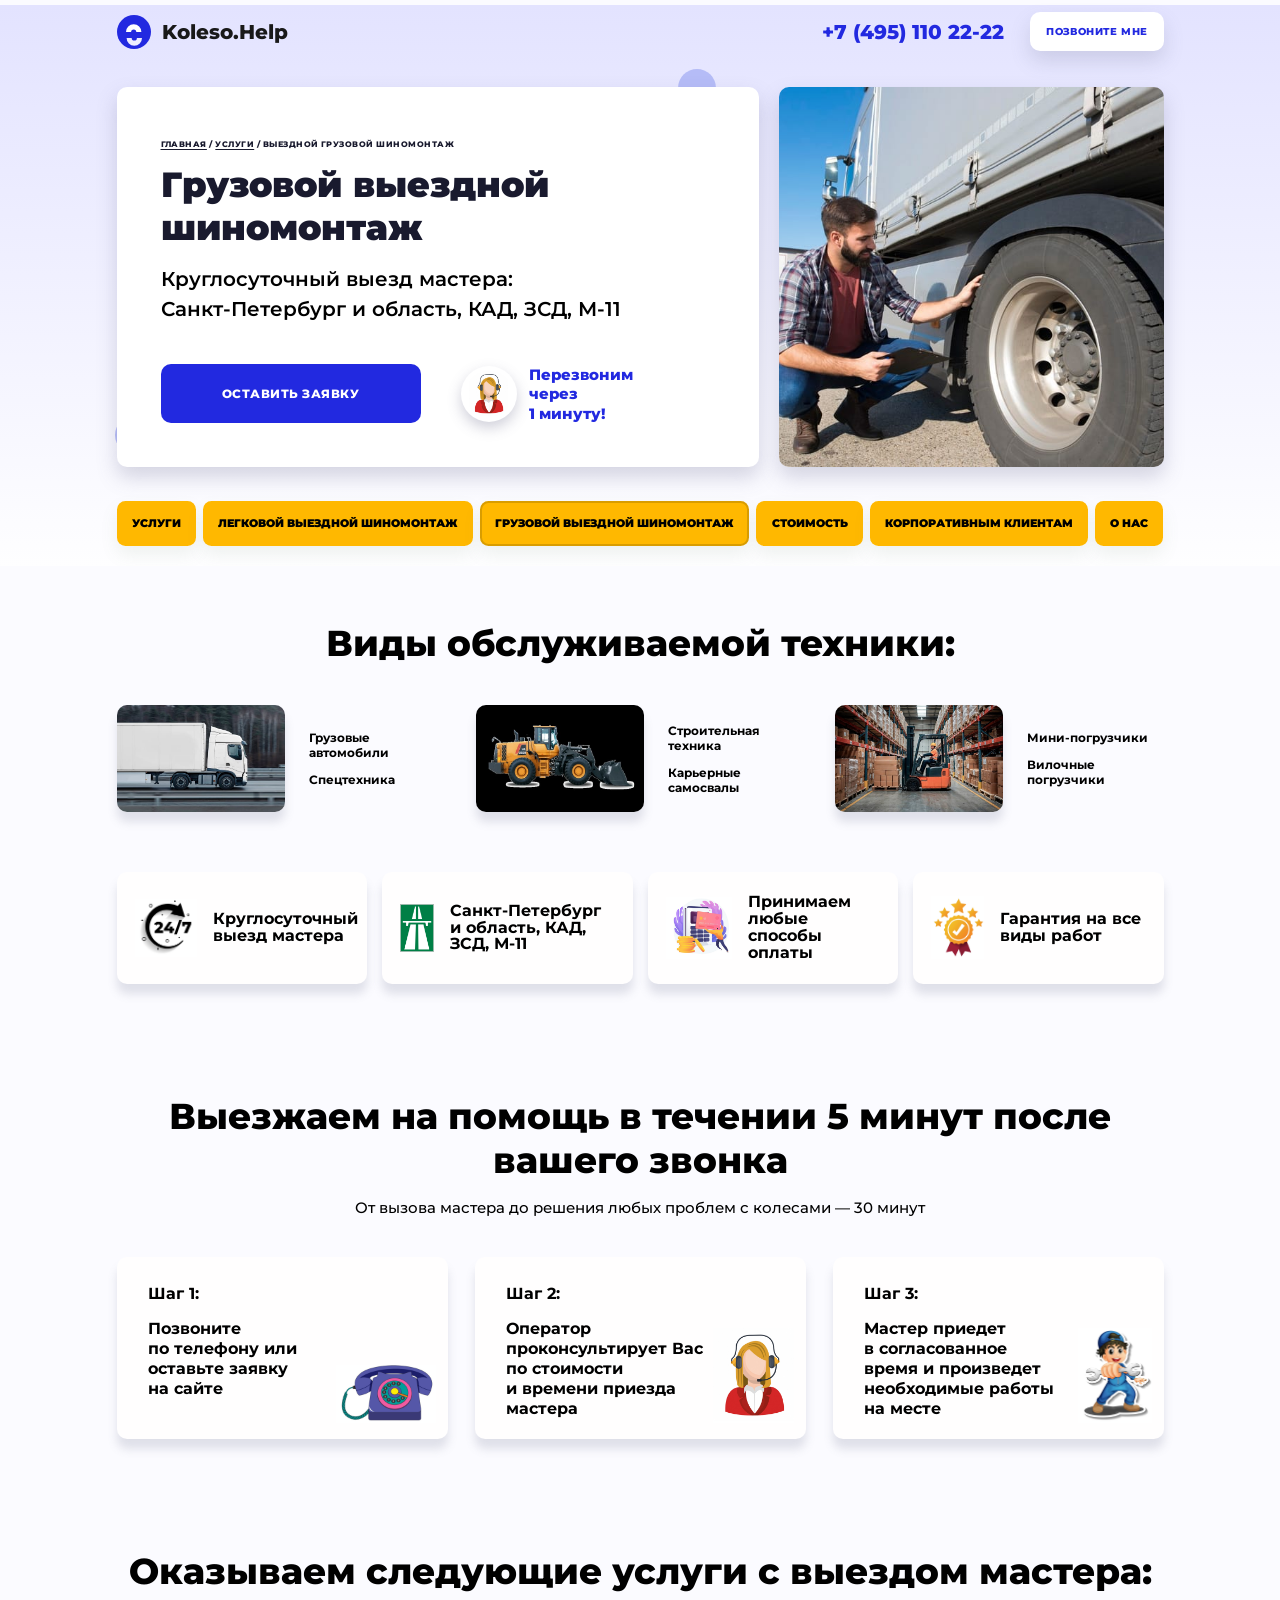
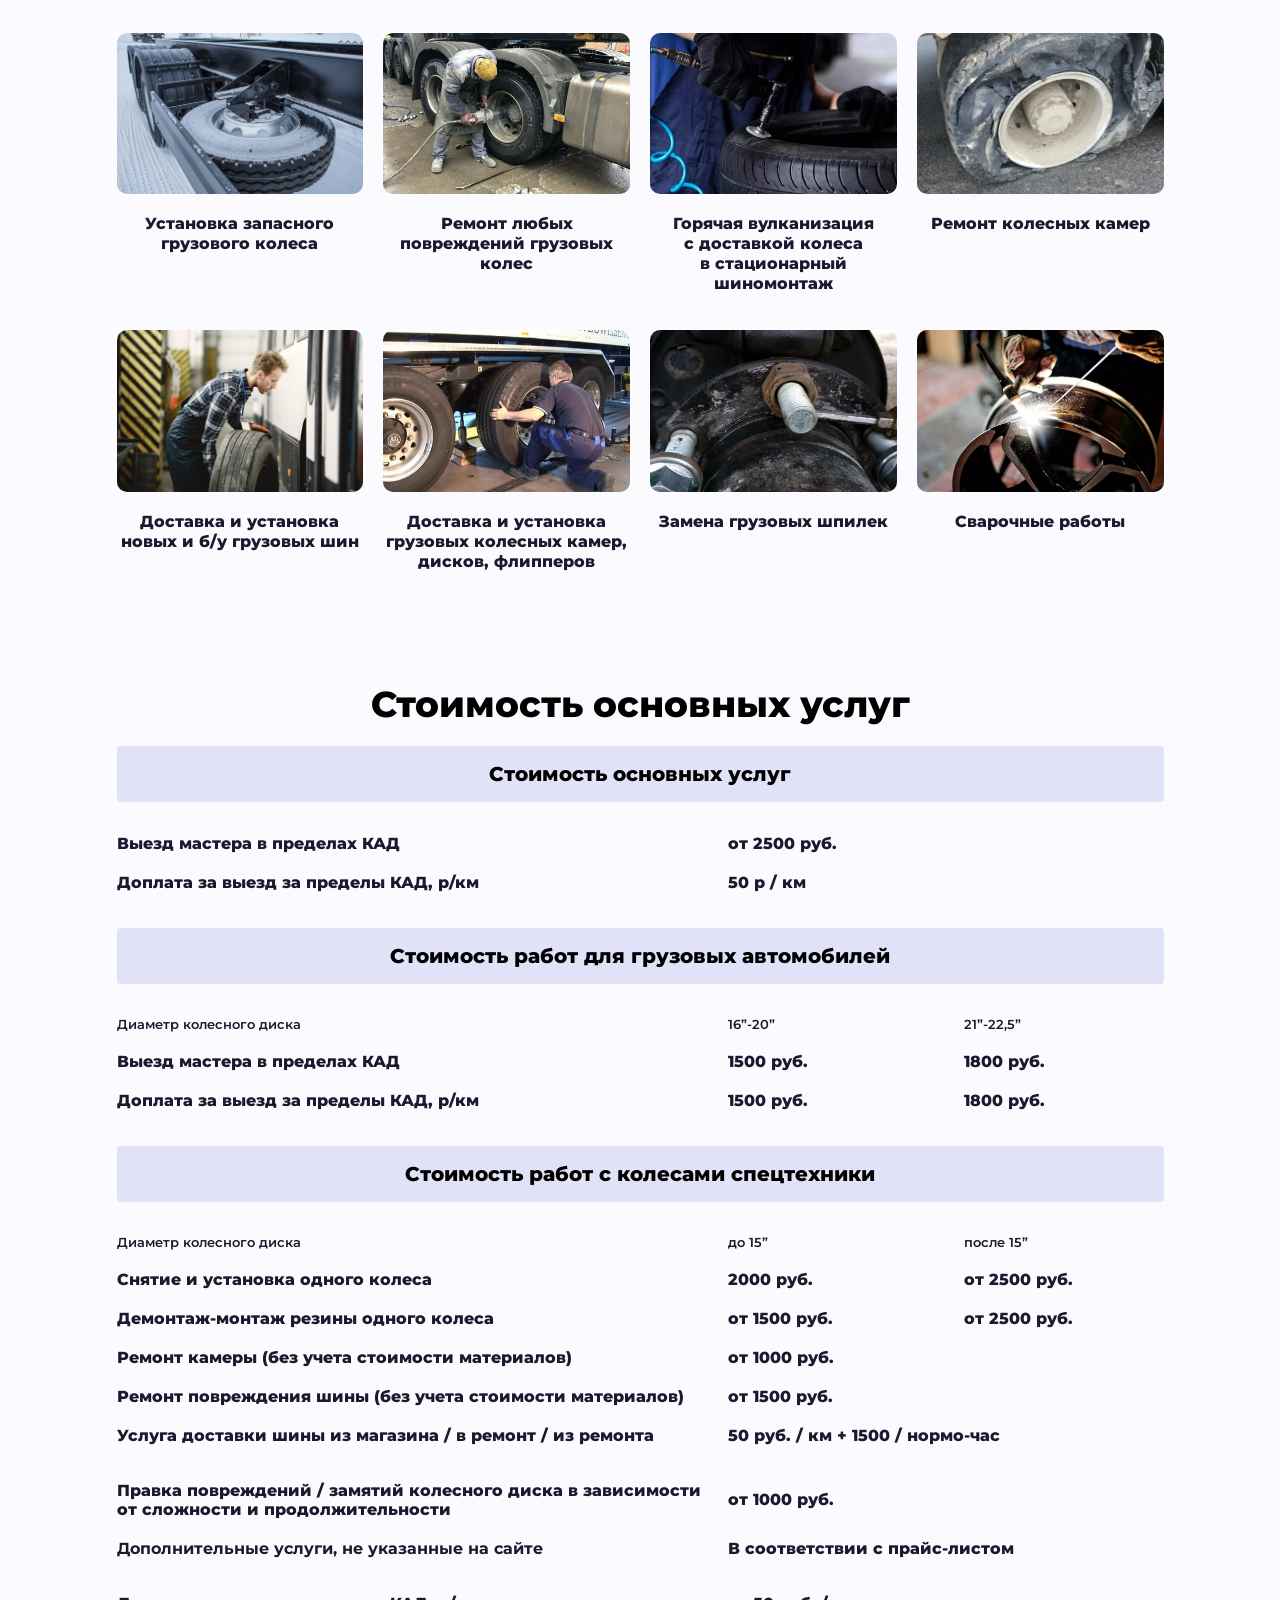
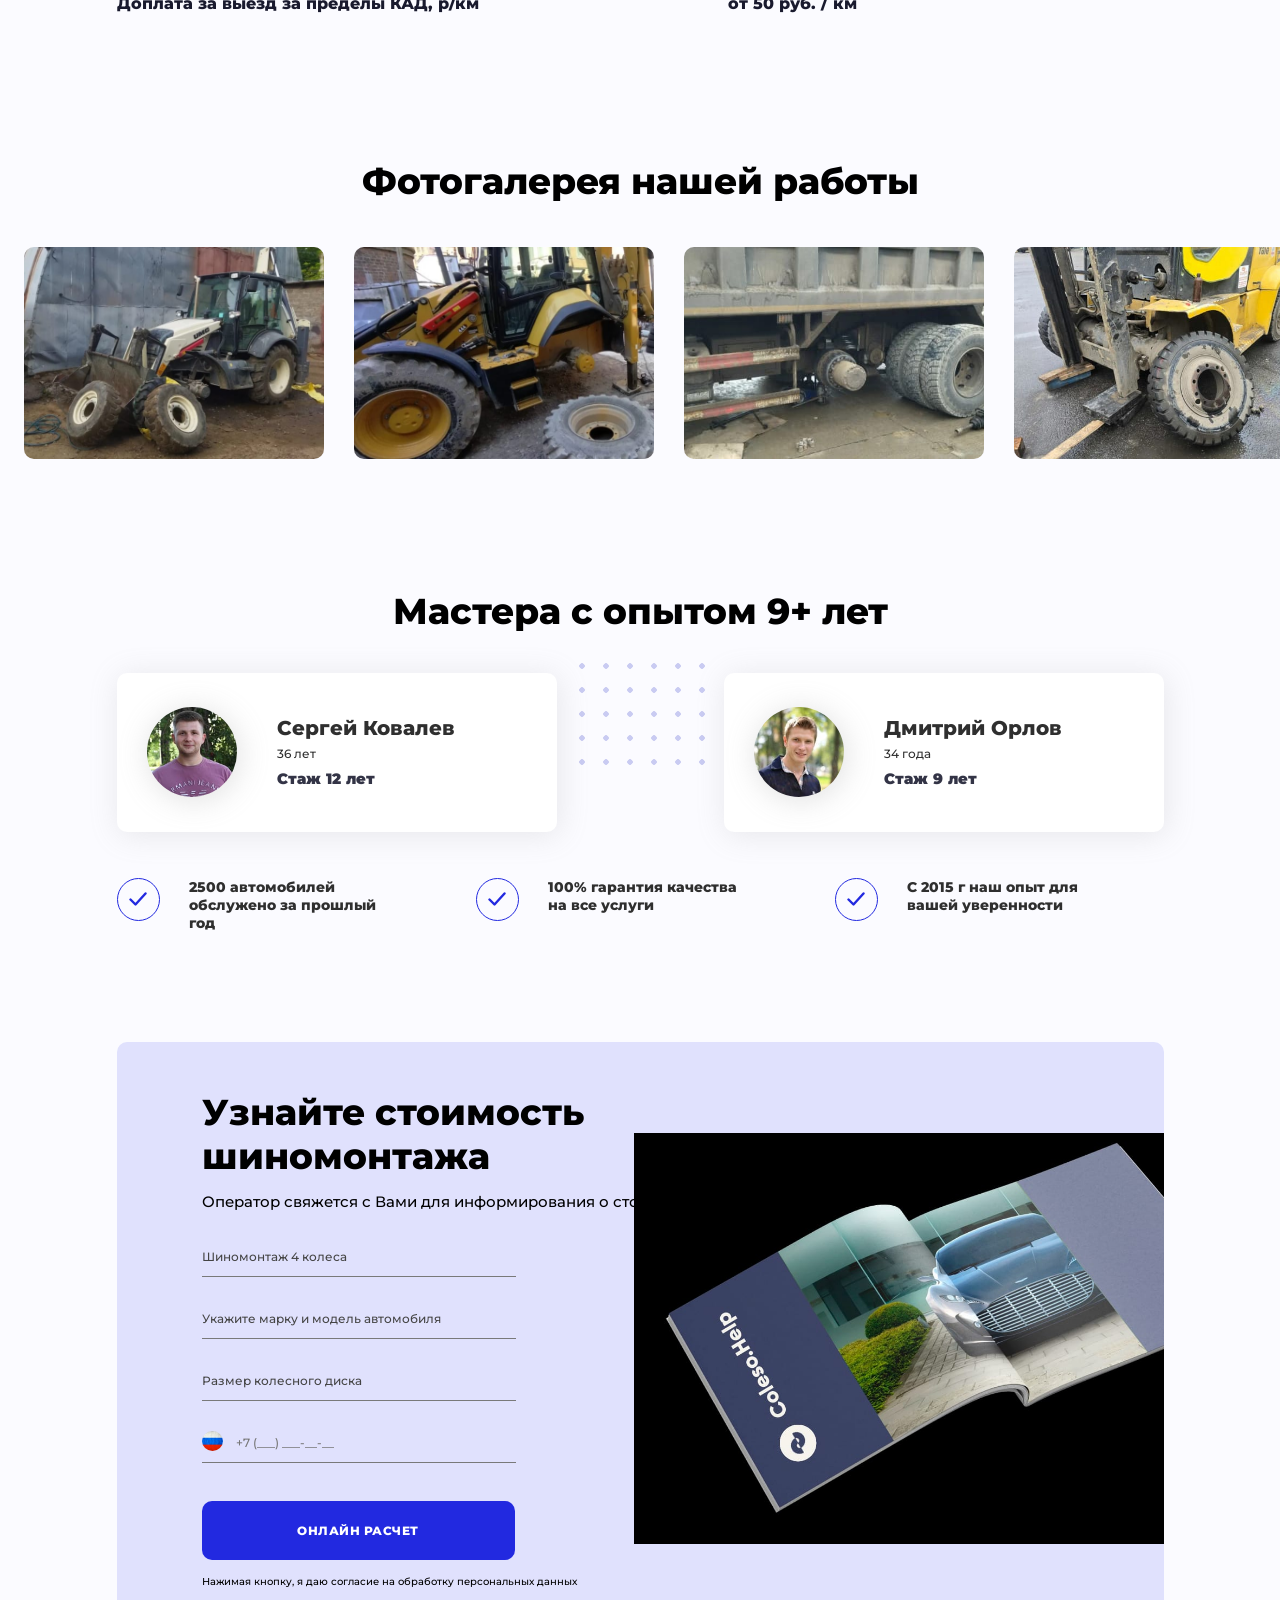
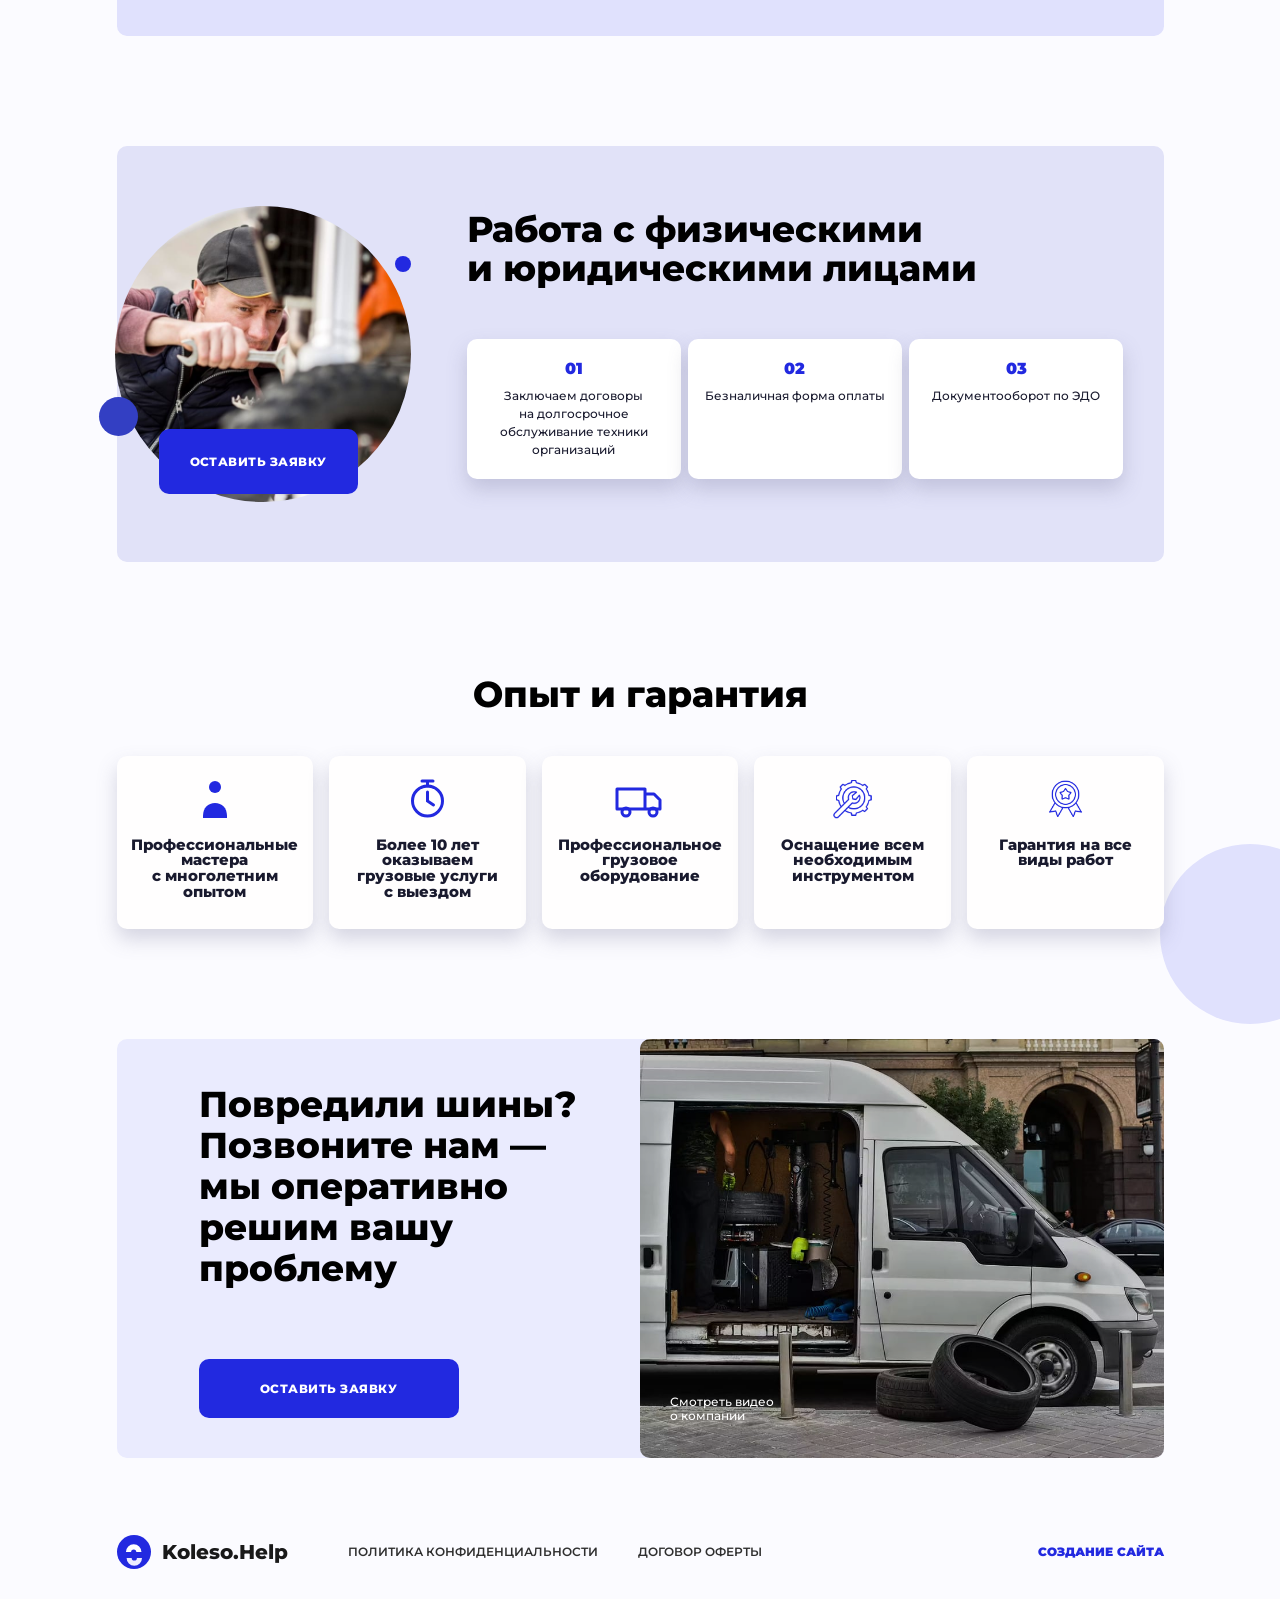
==== commit 501e9ed3: "Согласование цифр (стаж мастеров 9/12 при заголовке 9+, 12 лет работы, 10 лет грузовых услуг), новые" ====
--- a/gruzovoy.html
+++ b/gruzovoy.html
@@ -299,19 +299,19 @@
     <div class="masters__decor" aria-hidden="true"></div>
     <div class="masters__grid">
       <div class="master-card">
-        <img class="master-card__photo" src="images/master-1.jpg" alt="Мастер Артем Иванов" width="90" height="90" loading="lazy">
+        <img class="master-card__photo" src="images/master-1.jpg" alt="Мастер Сергей Ковалев" width="90" height="90" loading="lazy">
         <div class="master-card__info">
-          <h3>Артем Иванов</h3>
+          <h3>Сергей Ковалев</h3>
+          <p class="master-card__age">36 лет</p>
+          <p class="master-card__exp">Стаж 12 лет</p>
+        </div>
+      </div>
+      <div class="master-card">
+        <img class="master-card__photo" src="images/master-2.jpg" alt="Мастер Дмитрий Орлов" width="90" height="90" loading="lazy">
+        <div class="master-card__info">
+          <h3>Дмитрий Орлов</h3>
           <p class="master-card__age">34 года</p>
-          <p class="master-card__exp">Стаж 7 лет</p>
-        </div>
-      </div>
-      <div class="master-card">
-        <img class="master-card__photo" src="images/master-2.jpg" alt="Мастер Иван Артемов" width="90" height="90" loading="lazy">
-        <div class="master-card__info">
-          <h3>Иван Артемов</h3>
-          <p class="master-card__age">34 года</p>
-          <p class="master-card__exp">Стаж 7 лет</p>
+          <p class="master-card__exp">Стаж 9 лет</p>
         </div>
       </div>
     </div>
@@ -415,7 +415,7 @@
         <span class="exp-card__icon" aria-hidden="true">
           <svg width="45" height="43" viewBox="0 0 45 43" fill="none" stroke="#2229e0"><circle cx="22.5" cy="24" r="15" stroke-width="3"/><path d="M22.5 15v9l6 4" stroke-width="3" stroke-linecap="round"/><path d="M17 4h11M22.5 4v5" stroke-width="3" stroke-linecap="round"/></svg>
         </span>
-        <p>Более 8&nbsp;лет оказываем грузовые услуги с&nbsp;выездом</p>
+        <p>Более 10&nbsp;лет оказываем грузовые услуги с&nbsp;выездом</p>
       </div>
       <div class="exp-card">
         <span class="exp-card__icon" aria-hidden="true">
@@ -469,8 +469,8 @@
       <span class="logo__text">Koleso.Help</span>
     </a>
     <nav class="footer__links">
-      <a href="#">Политика конфиденциальности</a>
-      <a href="#">Договор оферты</a>
+      <a href="privacy.html">Политика конфиденциальности</a>
+      <a href="oferta.html">Договор оферты</a>
     </nav>
     <a class="footer__dev" href="#" rel="noopener">Создание сайта</a>
   </div>
--- a/css/style.css
+++ b/css/style.css
@@ -904,6 +904,18 @@
 
 .contact__cta { margin-top: 30px; align-self: flex-start; }
 
+/* --- страницы документов --- */
+.doc__body { max-width: 760px; }
+.doc__body h1 { font-size: 30px; font-weight: 800; color: var(--black); margin-bottom: 18px; }
+.doc__body h2 { font-size: 18px; font-weight: 800; color: var(--black); margin: 28px 0 10px; }
+.doc__body p { font-size: 14px; line-height: 1.6; color: var(--ink); margin-bottom: 10px; }
+.doc__note {
+  background: var(--panel-3);
+  border-radius: var(--radius);
+  padding: 12px 16px;
+  font-weight: 700;
+}
+
 /* ================= Адаптив ================= */
 @media (max-width: 1024px) {
   .hero__photo { display: none; }
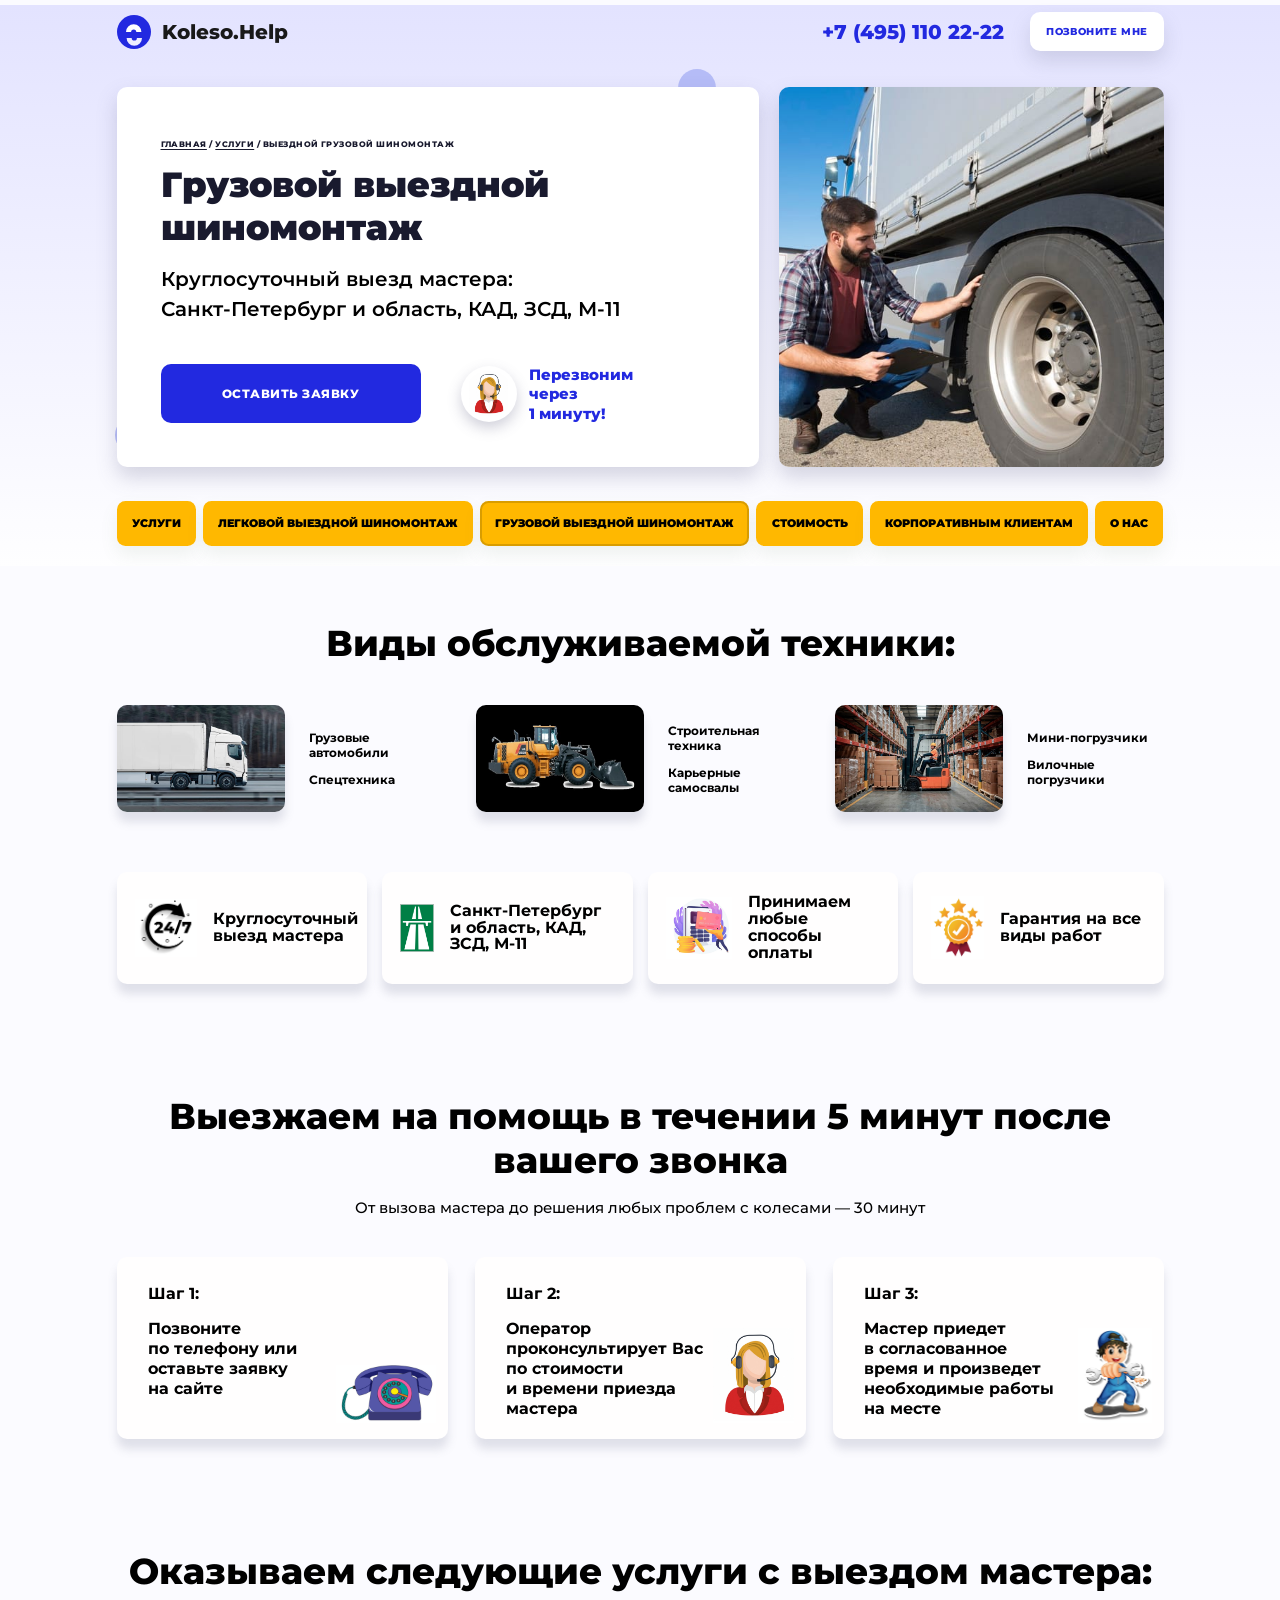
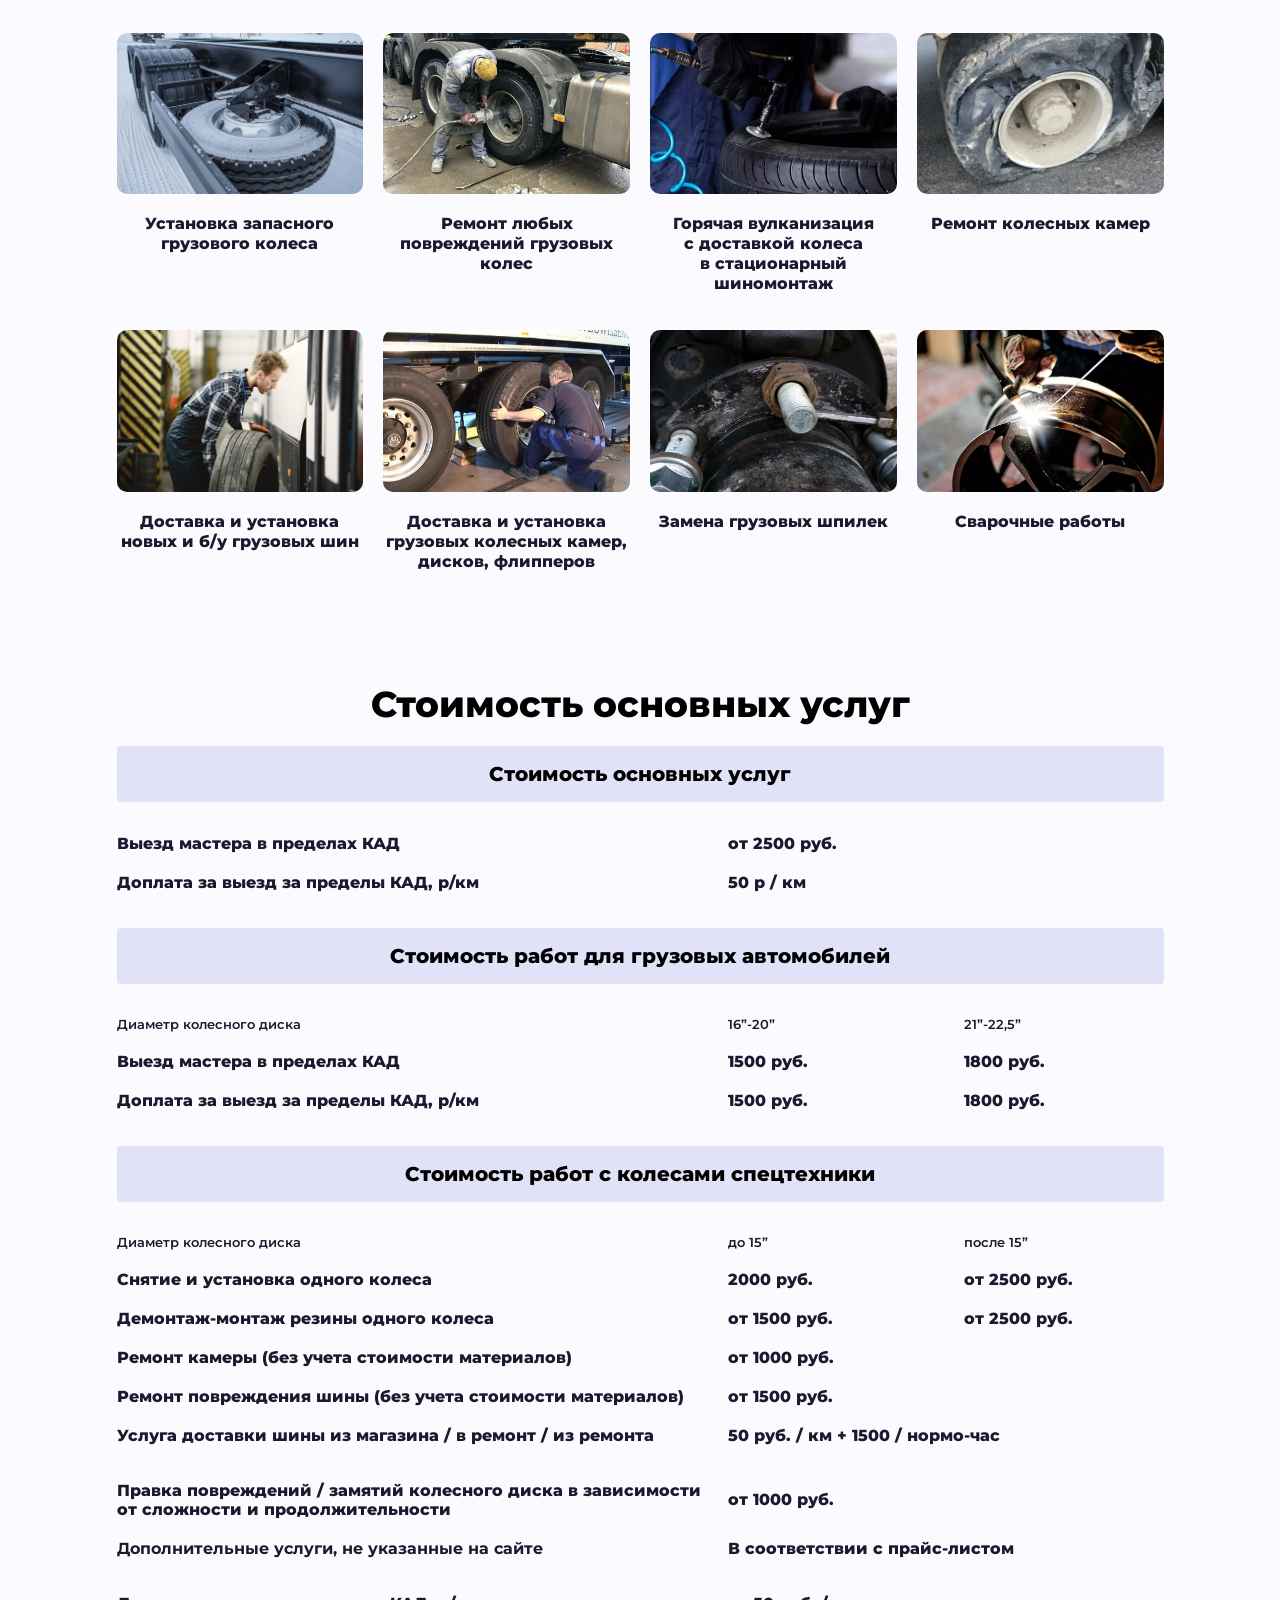
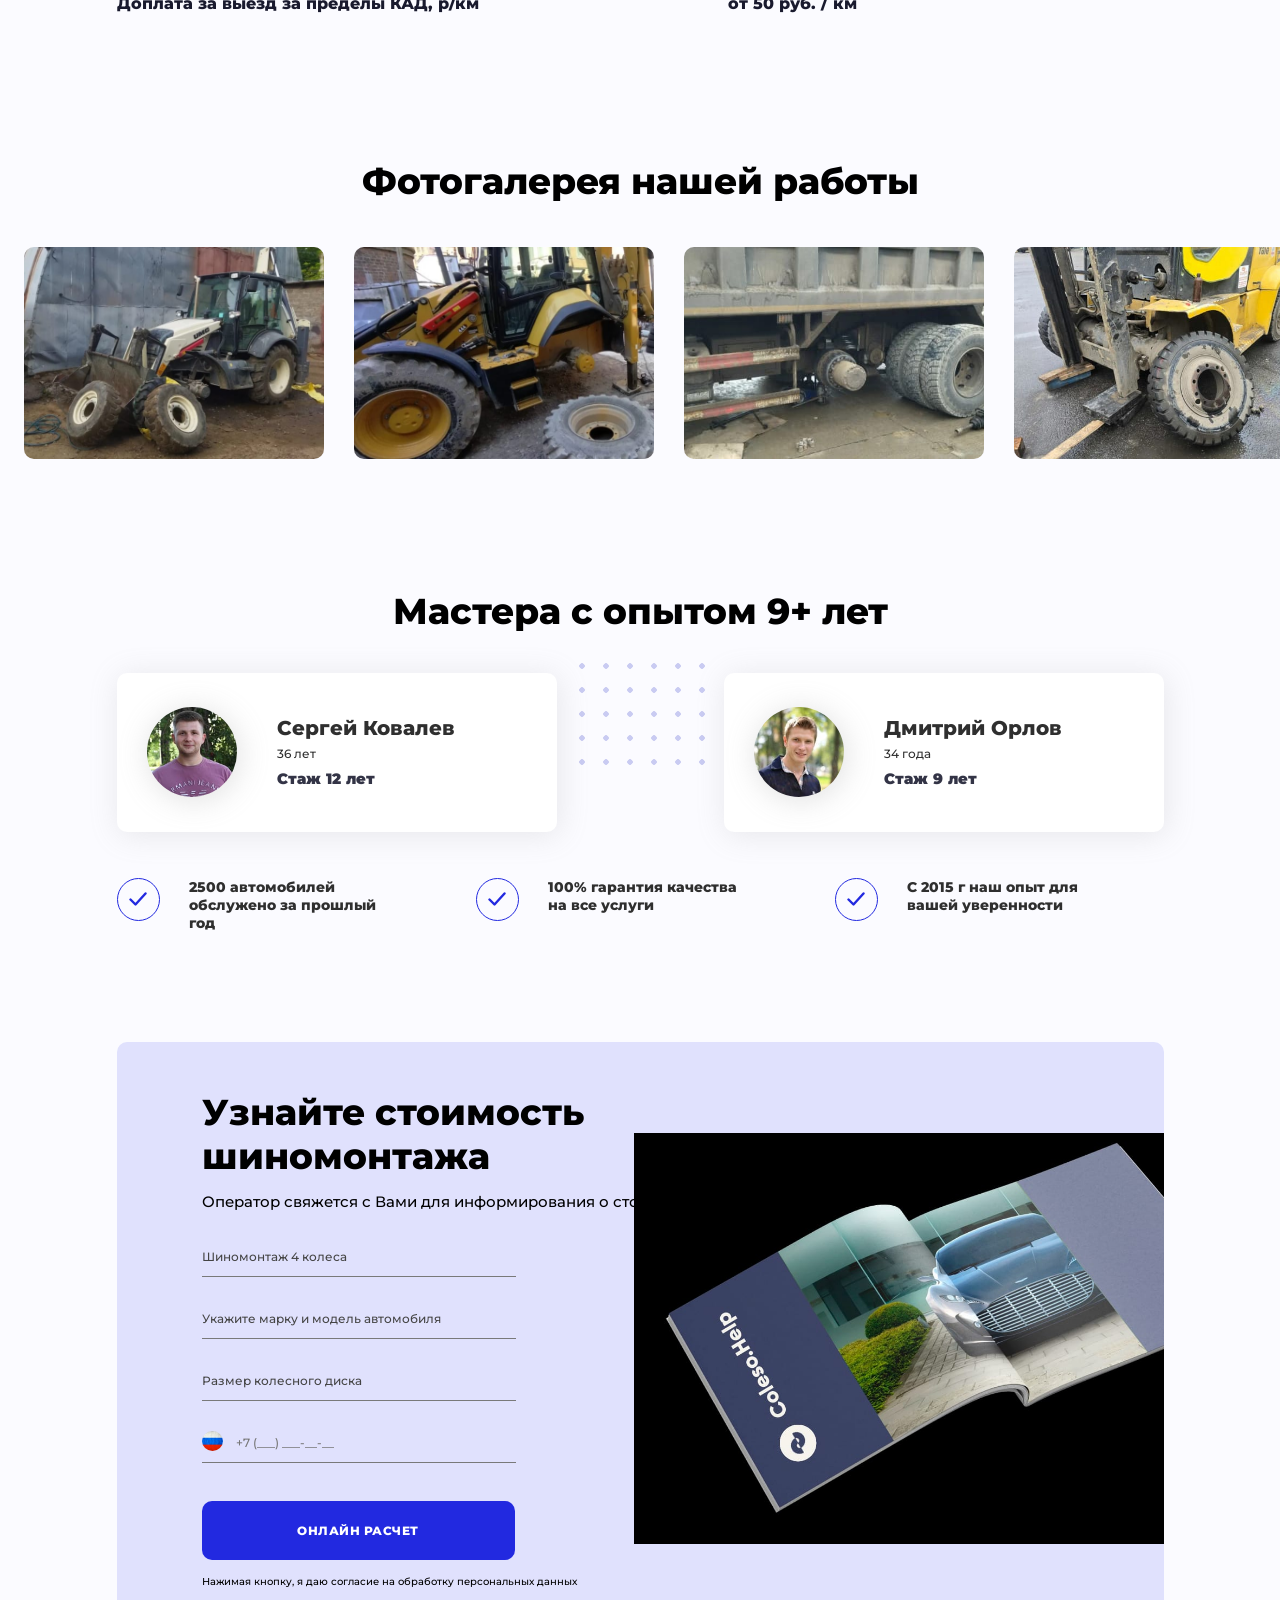
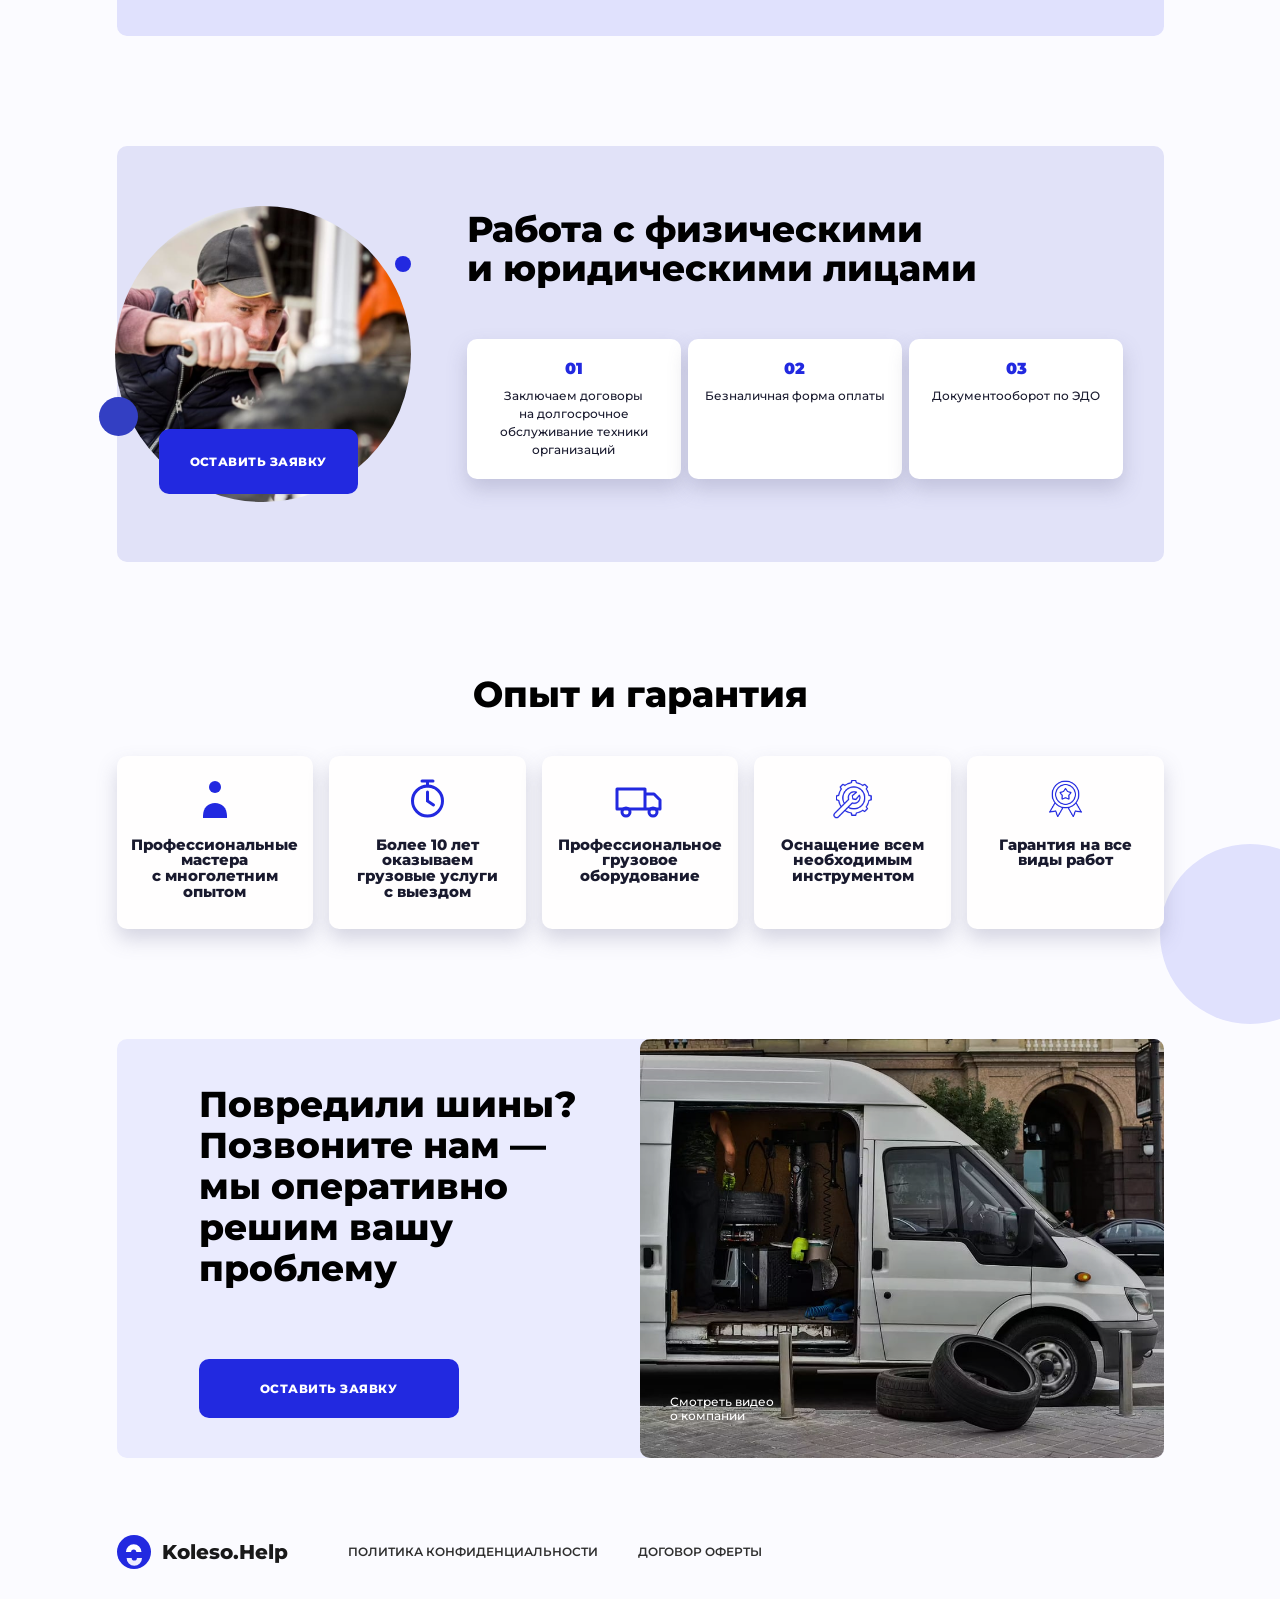
==== commit 0abf7087: "Убрана ссылка «Создание сайта» из футера" ====
--- a/gruzovoy.html
+++ b/gruzovoy.html
@@ -472,7 +472,6 @@
       <a href="privacy.html">Политика конфиденциальности</a>
       <a href="oferta.html">Договор оферты</a>
     </nav>
-    <a class="footer__dev" href="#" rel="noopener">Создание сайта</a>
   </div>
 </footer>
 
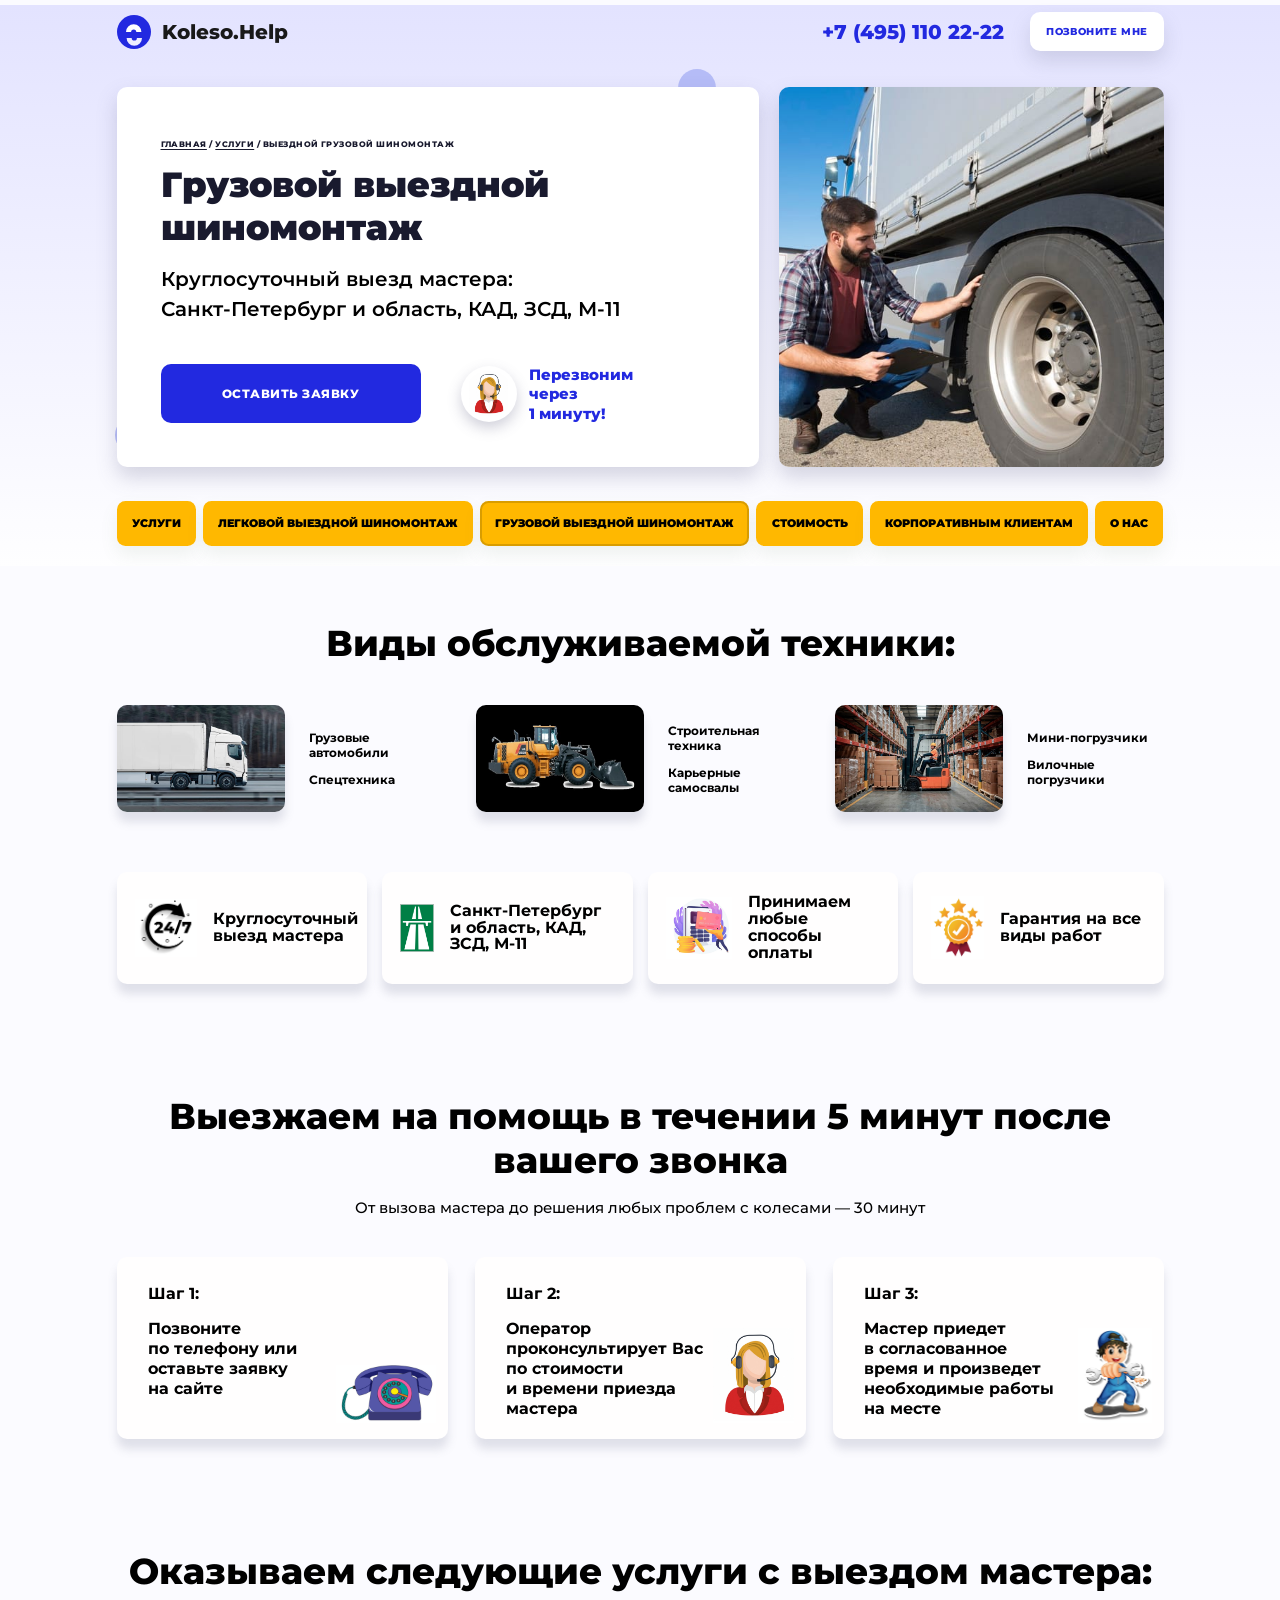
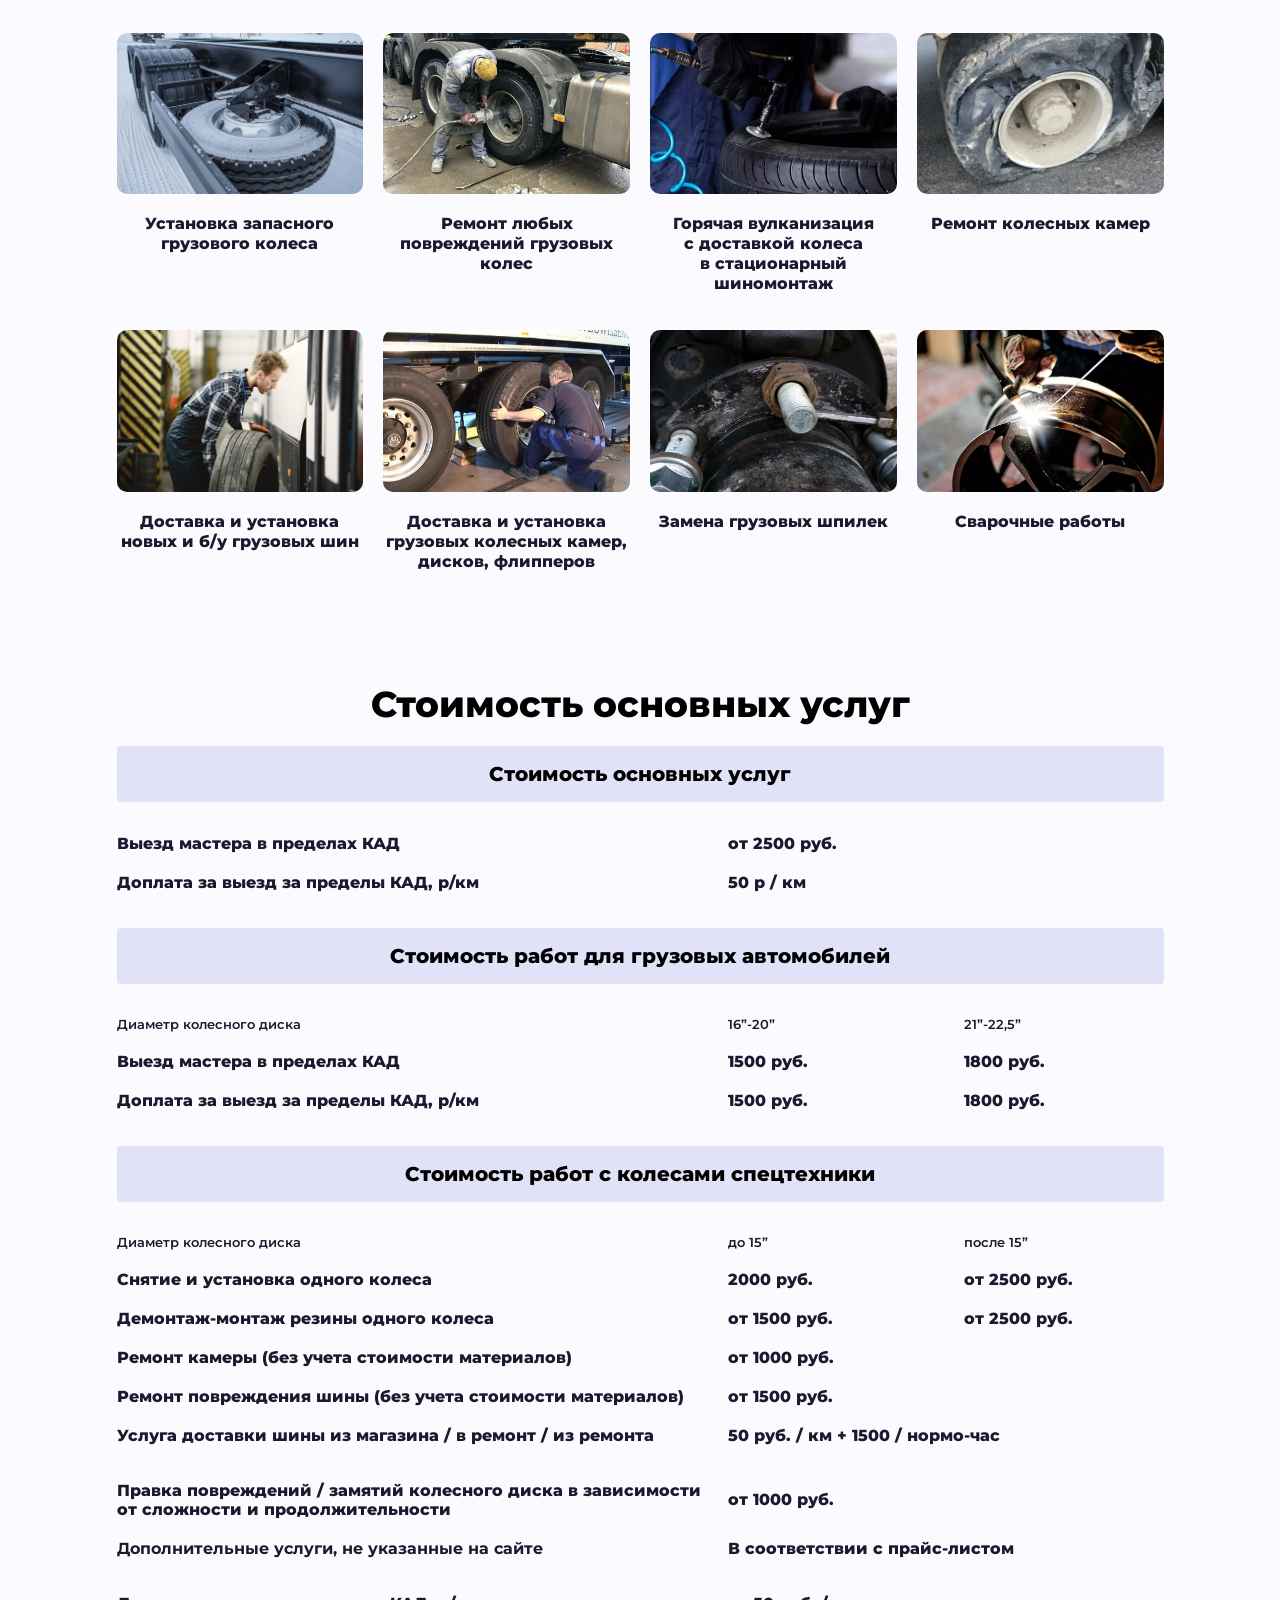
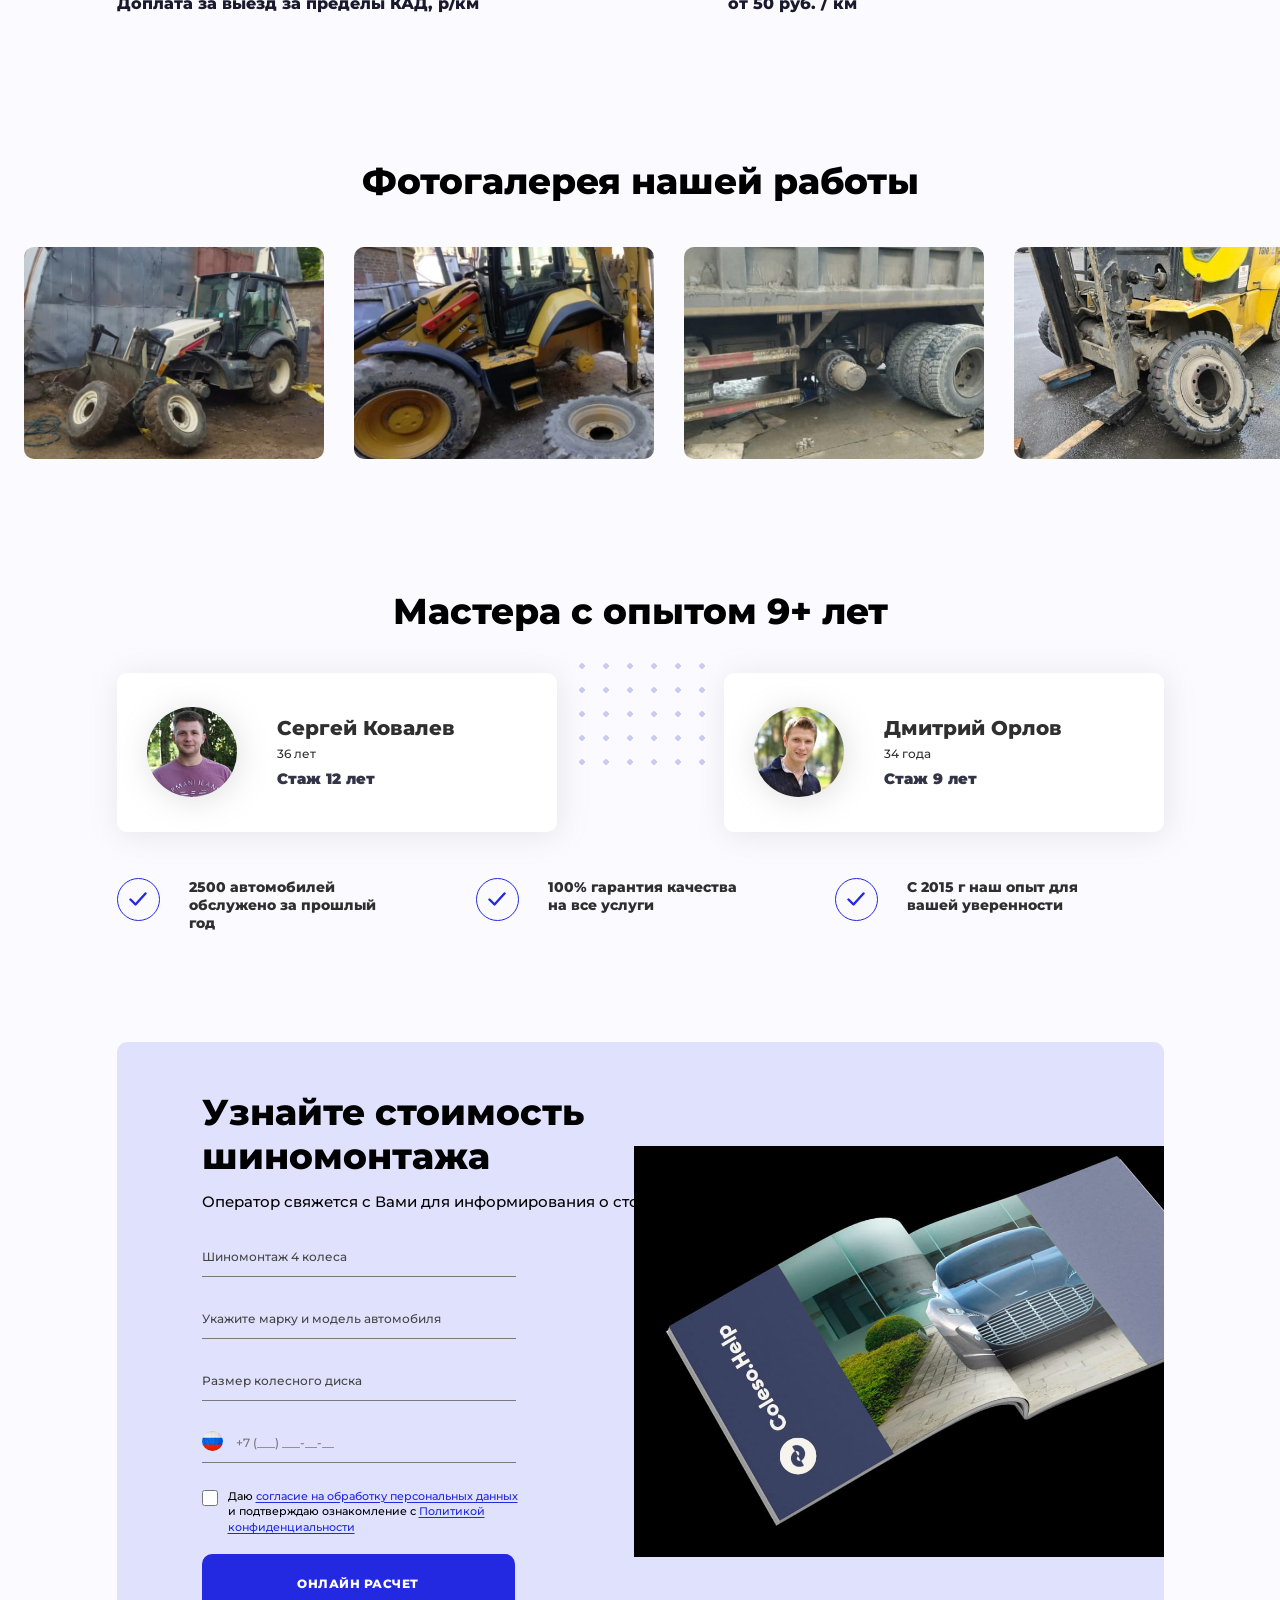
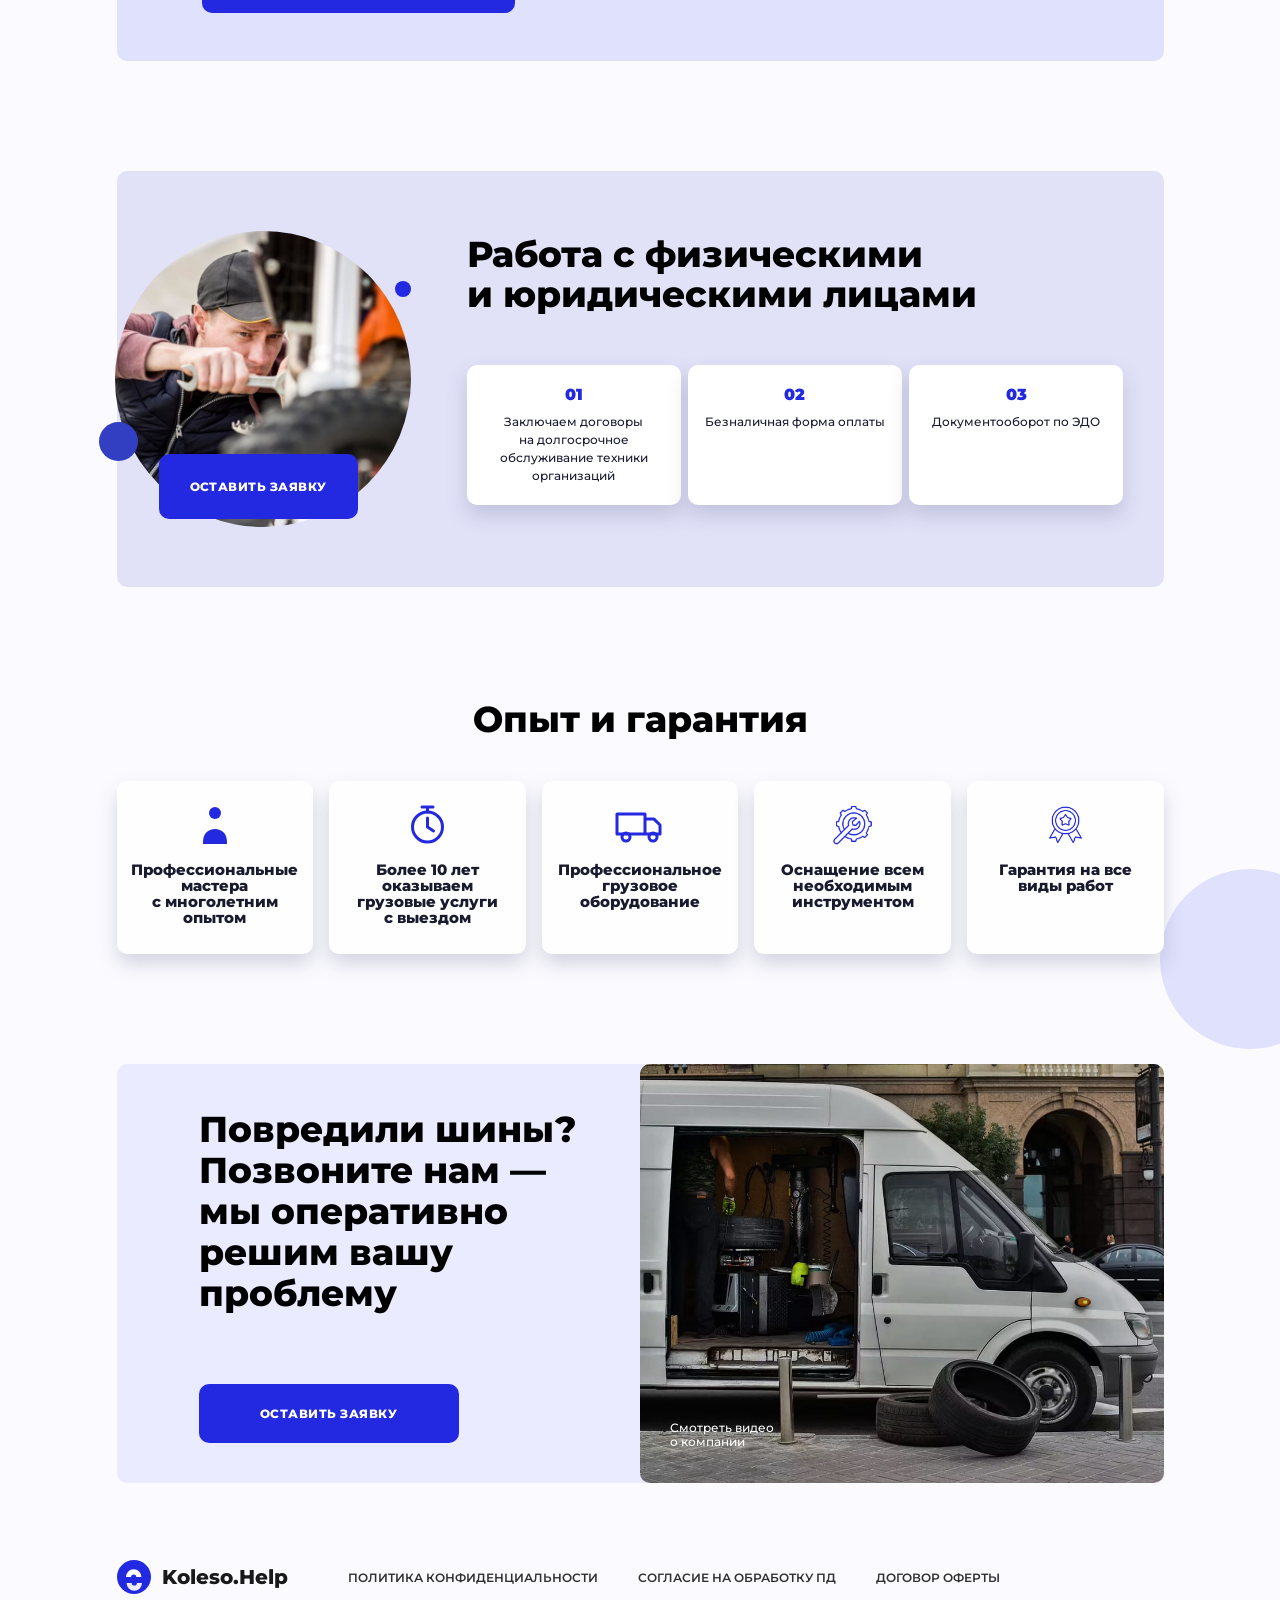
==== commit 4447b56e: "Документы по 152-ФЗ (ред. с 01.09.2025): отдельное согласие, расширенная политика, доработка оферты;" ====
--- a/gruzovoy.html
+++ b/gruzovoy.html
@@ -358,8 +358,11 @@
           <img src="images/icon-flag-ru.png" alt="" width="21" height="20">
           <input type="tel" id="f-phone" name="phone" placeholder="+7 (___) ___-__-__" required>
         </div>
+        <label class="calc__agree">
+          <input type="checkbox" id="f-agree" name="agree" required>
+          <span>Даю <a href="soglasie.html" target="_blank" rel="noopener">согласие на&nbsp;обработку персональных данных</a> и&nbsp;подтверждаю ознакомление с&nbsp;<a href="privacy.html" target="_blank" rel="noopener">Политикой конфиденциальности</a></span>
+        </label>
         <button type="submit" class="btn btn--primary btn--lg calc__submit">Онлайн расчет</button>
-        <p class="calc__consent">Нажимая кнопку, я&nbsp;даю согласие на&nbsp;обработку персональных данных</p>
       </form>
       <div class="calc__photo" aria-hidden="true">
         <img src="images/form-truck.jpg" alt="" loading="lazy">
@@ -470,6 +473,7 @@
     </a>
     <nav class="footer__links">
       <a href="privacy.html">Политика конфиденциальности</a>
+      <a href="soglasie.html">Согласие на обработку ПД</a>
       <a href="oferta.html">Договор оферты</a>
     </nav>
   </div>
--- a/css/style.css
+++ b/css/style.css
@@ -26,6 +26,8 @@
 
 html { scroll-behavior: smooth; }
 
+html, body { overflow-x: hidden; } /* декоры с отрицательными отступами не должны растягивать страницу */
+
 body {
   font-family: var(--font);
   font-weight: 500;
@@ -533,7 +535,31 @@
 .field--phone img { margin-bottom: 6px; border-radius: 50%; width: 21px; height: 20px; object-fit: cover; }
 .field:focus-within { border-bottom-color: var(--accent); }
 
-.calc__submit { width: 313px; max-width: 100%; margin-top: 12px; }
+.calc__submit { width: 313px; max-width: 100%; margin-top: 18px; }
+
+.calc__agree {
+  display: flex;
+  align-items: flex-start;
+  gap: 10px;
+  max-width: 340px;
+  font-size: 11px;
+  line-height: 1.45;
+  color: var(--black);
+  cursor: pointer;
+}
+.calc__agree input {
+  appearance: auto;
+  width: 16px;
+  height: 16px;
+  margin-top: 1px;
+  flex-shrink: 0;
+  accent-color: var(--accent);
+  cursor: pointer;
+}
+.calc__agree a { color: var(--accent); text-decoration: underline; text-underline-offset: 2px; }
+.calc__agree a:hover { color: var(--accent-hover); }
+.calc__agree--error { color: #f0505a; }
+.calc__agree--error a { color: #f0505a; }
 
 .calc__consent { font-size: 10px; color: var(--black); margin-top: 15px; }
 
